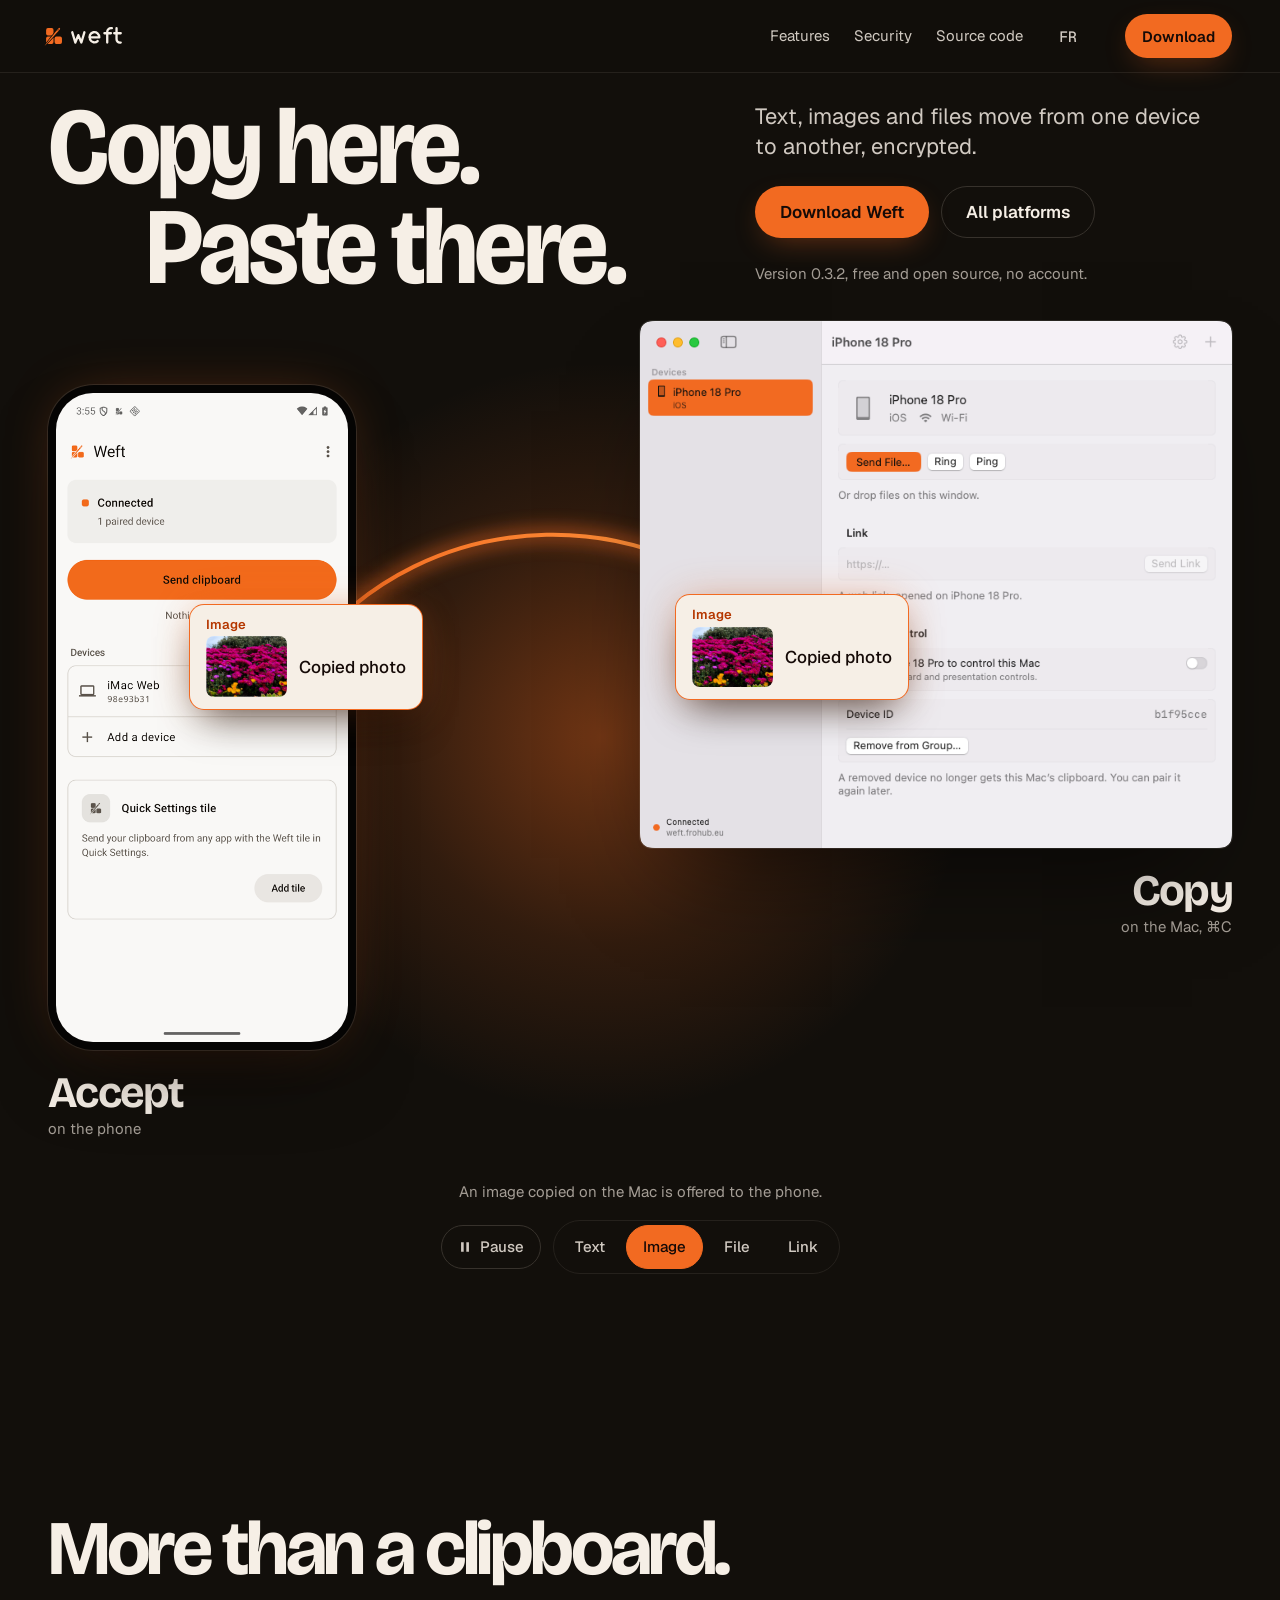
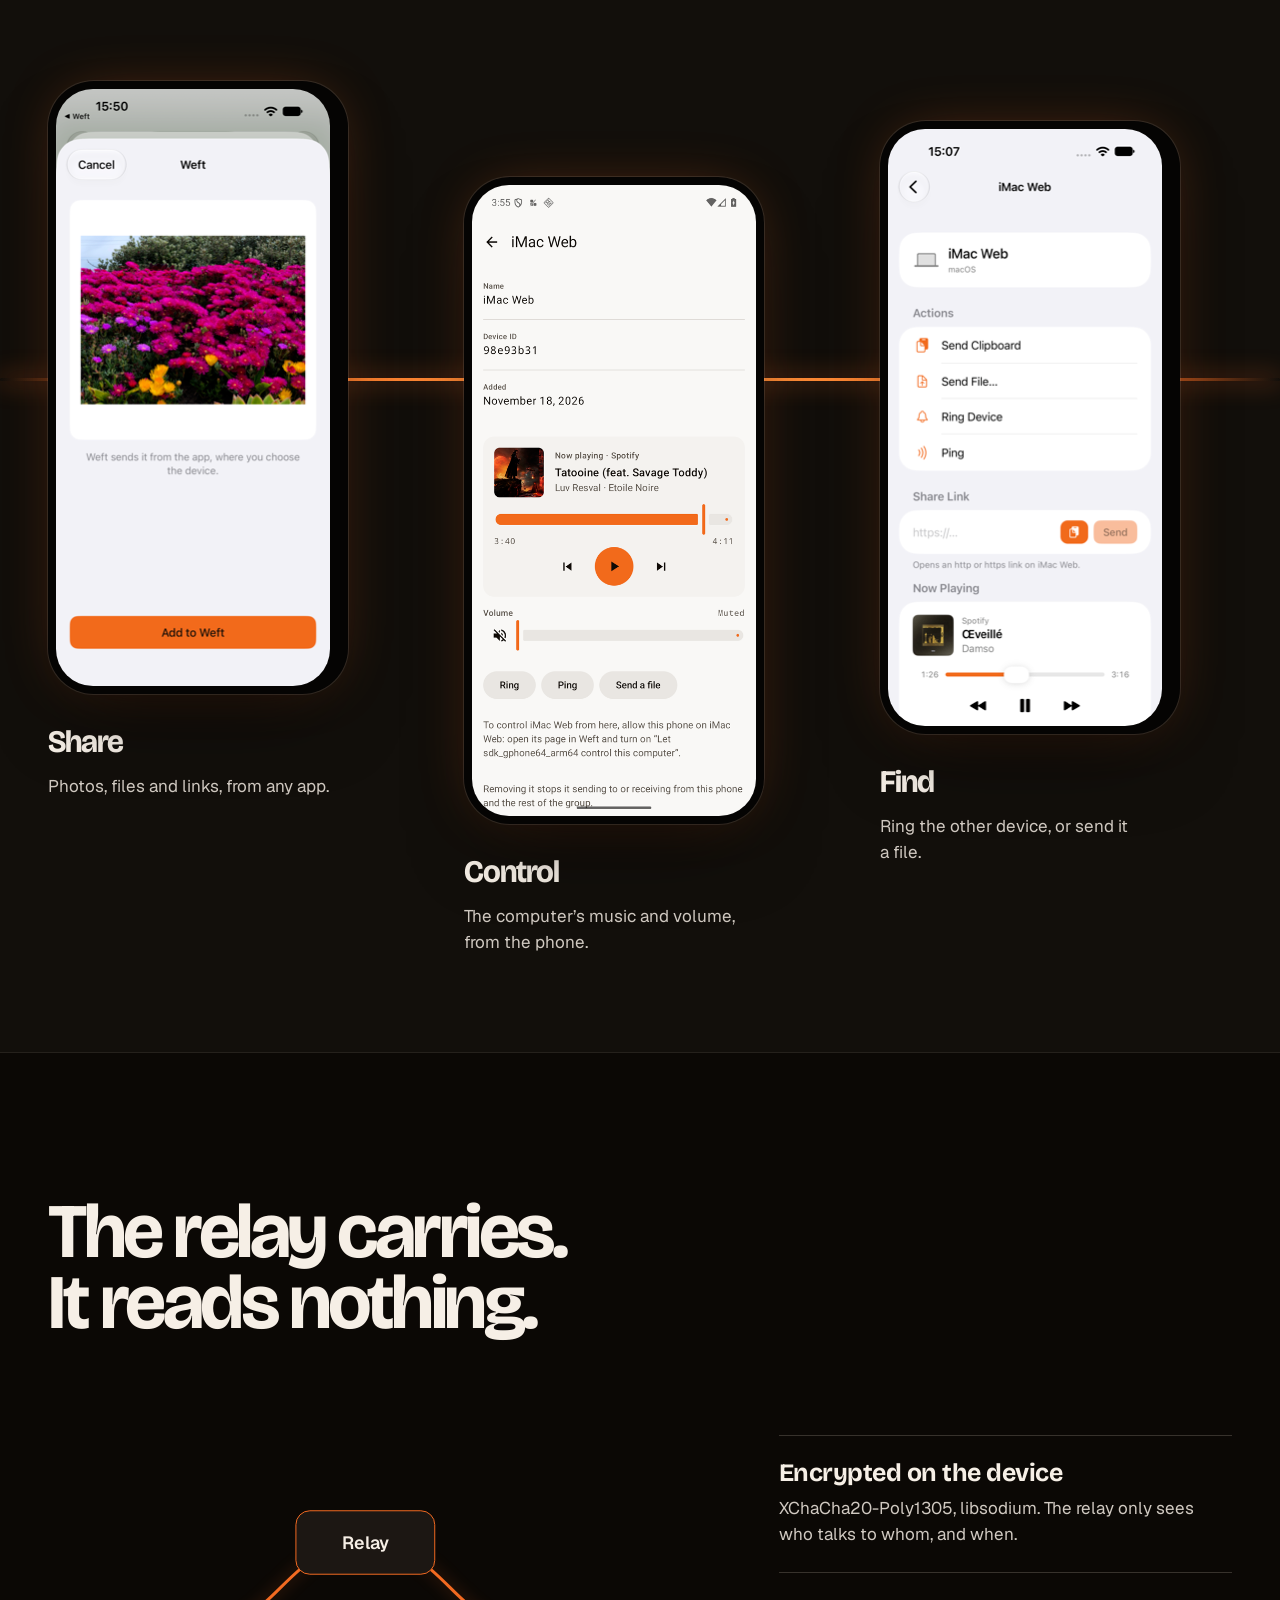
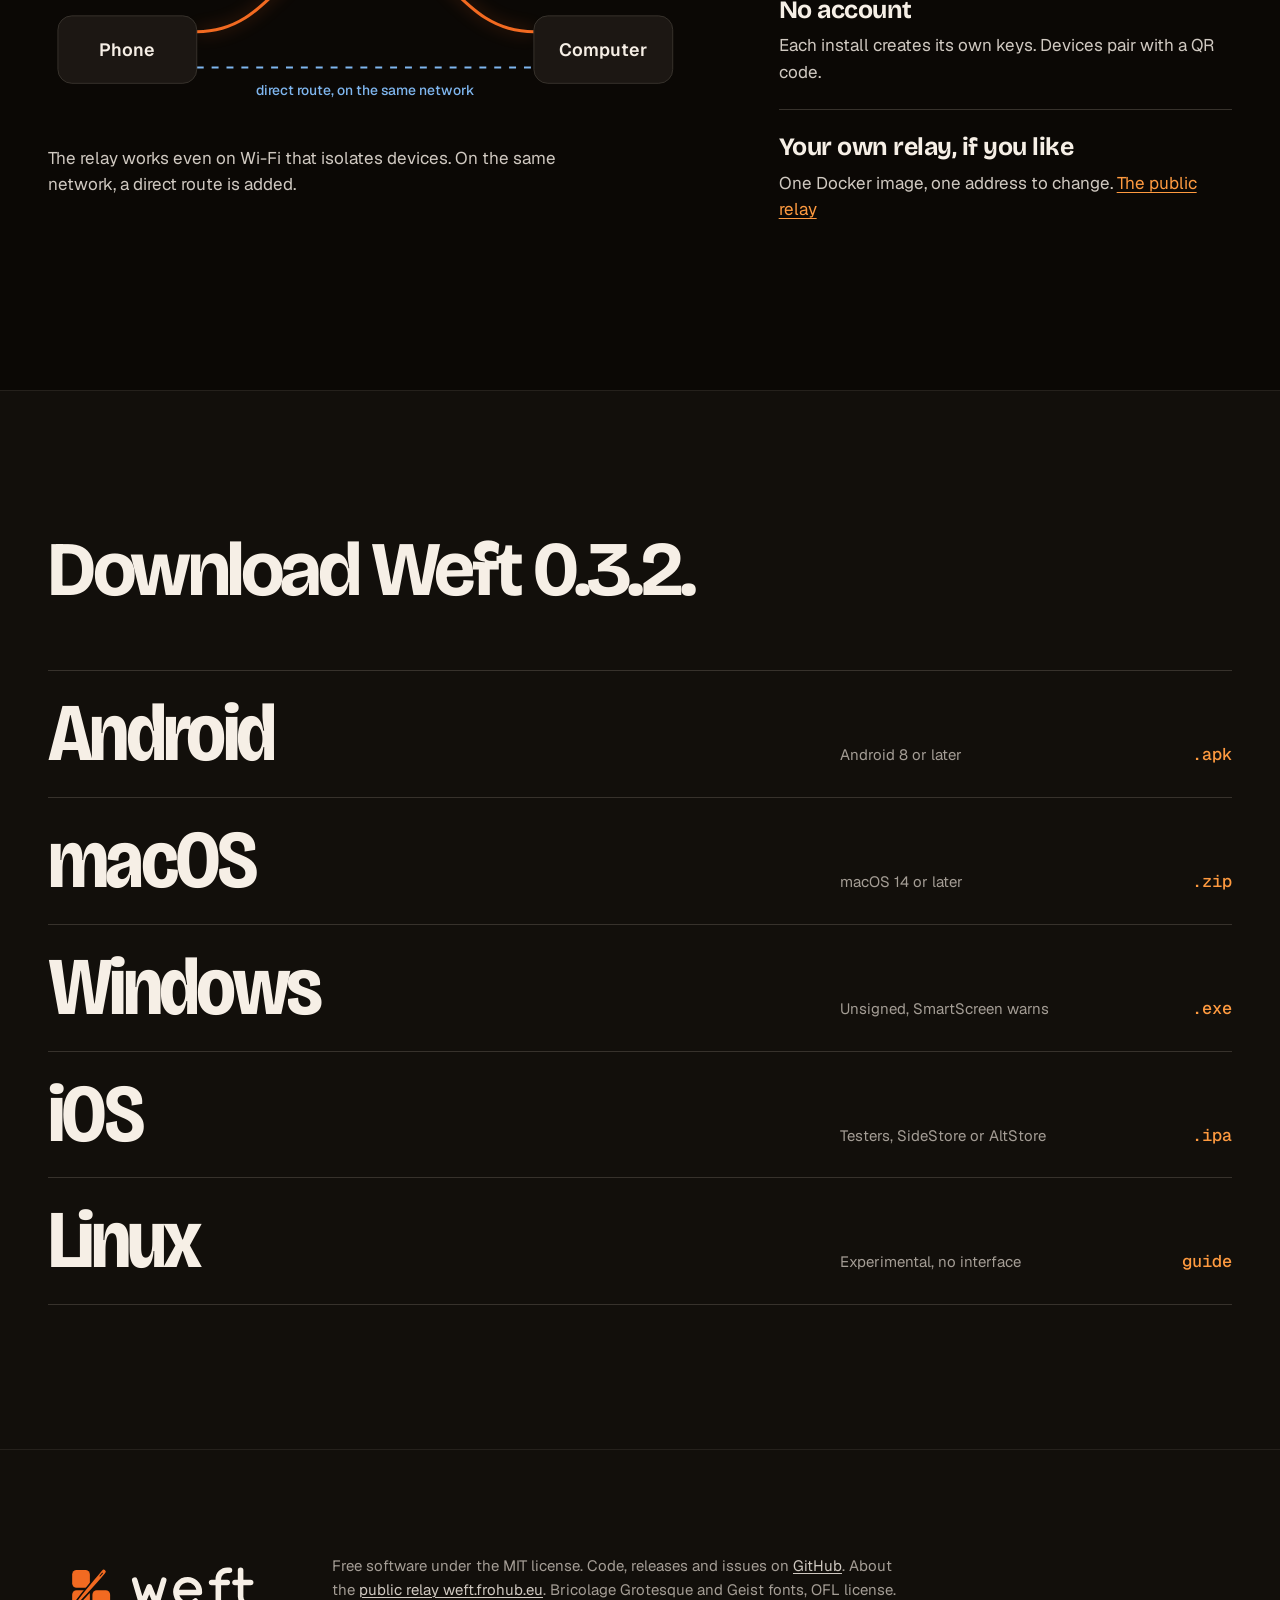
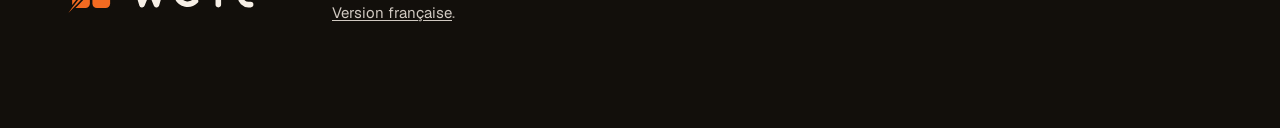
==== site/en/index.html @ 84fe4e2d "Add an English landing page at /en/ The French page stays at the root and both pages link to each ot" ====
<!doctype html>
<html lang="en">
<head>
<meta charset="utf-8">
<meta name="viewport" content="width=device-width, initial-scale=1">
<title>Weft, copy here, paste there</title>
<meta name="description" content="Weft moves your clipboard, images and files from one device to another, end-to-end encrypted. Android, iOS, macOS, Windows and Linux.">
<meta name="theme-color" content="#17130F">
<link rel="alternate" hreflang="fr" href="https://weft.frohub.eu/">
<link rel="alternate" hreflang="en" href="https://weft.frohub.eu/en/">
<link rel="alternate" hreflang="x-default" href="https://weft.frohub.eu/en/">
<link rel="icon" href="../assets/weft-favicon.svg" type="image/svg+xml">
<link rel="preload" href="../assets/fonts/BricolageGrotesque-Variable-latin.woff2" as="font" type="font/woff2" crossorigin>
<link rel="preload" href="../assets/fonts/Geist-Variable.woff2" as="font" type="font/woff2" crossorigin>
<link rel="stylesheet" href="../style.css">
</head>
<body>
<a class="skip" href="#content">Skip to content</a>

<header class="nav">
  <nav class="wrap nav-in" aria-label="Main">
    <a class="nav-brand" href="./" aria-label="Weft, home"><img src="../assets/weft-lockup.svg" width="92" height="36" alt=""></a>
    <ul class="nav-links">
      <li><a href="#features">Features</a></li>
      <li><a href="#relay">Security</a></li>
      <li><a href="https://github.com/fraustiz/weft">Source code</a></li>
    </ul>
    <a class="nav-lang" href="../" hreflang="fr" lang="fr" aria-label="Version française">FR</a>
    <a class="btn btn--primary btn--sm" href="#download">Download</a>
  </nav>
</header>

<main id="content">
  <section class="hero" aria-labelledby="hero-title">
    <div class="wrap hero-top">
      <h1 id="hero-title"><span class="h1-a">Copy here.</span> <span class="h1-b">Paste there.</span></h1>
      <div class="hero-side">
        <p class="lead">Text, images and files move from one device to another, encrypted.</p>
        <div class="actions">
          <a class="btn btn--primary" data-dl="primary" href="https://github.com/fraustiz/weft/releases/latest">Download Weft</a>
          <a class="btn btn--ghost" href="#download">All platforms</a>
        </div>
        <p class="hero-meta">Version <span data-release-version>0.3.2</span>, free and open source, no account.</p>
      </div>
    </div>

    <figure class="stage wrap" id="scene" data-state="rest" data-example="text" aria-labelledby="scene-caption">
      <div class="glow" aria-hidden="true"></div>
      <svg class="thread" aria-hidden="true" focusable="false">
        <defs>
          <linearGradient id="thread-grad" gradientUnits="userSpaceOnUse">
            <stop offset="0" class="stop-a"/><stop offset="1" class="stop-b"/>
          </linearGradient>
          <filter id="thread-blur" x="-20%" y="-50%" width="140%" height="200%"><feGaussianBlur stdDeviation="9"/></filter>
        </defs>
        <path class="thread-halo" filter="url(#thread-blur)"/>
        <path class="thread-base"/>
        <path class="thread-lit"/>
      </svg>

      <div class="device device--phone">
        <div class="bezel">
          <img src="../assets/shots/en/android-home.png" width="540" height="1200" fetchpriority="high" alt="Weft on Android, connected, with the Send clipboard button">
          <span class="press press--phone" aria-hidden="true"></span>
          <span class="flash flash--phone" aria-hidden="true"></span>
          <div class="clip clip--phone"><span class="clip-k">Text</span><span class="clip-body"><span class="clip-t">Meet at the old harbour, 2 pm</span></span></div>
        </div>
        <p class="marker marker--phone"><span class="marker-verb">Copy</span><span class="marker-how">on the phone</span></p>
      </div>

      <div class="device device--mac">
        <div class="window">
          <img src="../assets/shots/en/mac.png" width="720" height="640" fetchpriority="high" alt="Weft on macOS, in the same group as the phone, with Send File and a Link field">
          <span class="press press--mac press--narrow" aria-hidden="true"></span>
          <span class="flash flash--mac" aria-hidden="true"></span>
          <div class="clip clip--mac"><span class="clip-k">Text</span><span class="clip-body"><span class="clip-t">Meet at the old harbour, 2 pm</span></span></div>
        </div>
        <p class="marker marker--mac"><span class="marker-verb">Paste</span><span class="marker-how">on the Mac, <kbd>⌘V</kbd></span></p>
      </div>

      <div class="clip clip--fly" aria-hidden="true"><span class="clip-k">Encrypted</span><span class="clip-body"></span></div>

      <figcaption class="stage-caption" id="scene-caption">
        <span class="visually-hidden">Examples of transfers between an Android phone and a Mac: a text, an image, a file and a link.</span>
        <span class="stage-status" aria-hidden="true">A text copied on the phone, pasted on the Mac.</span>
      </figcaption>
      <div class="stage-controls" hidden>
        <button class="ctl-pause" type="button" aria-pressed="false" aria-controls="scene">
          <svg viewBox="0 0 16 16" width="14" height="14" aria-hidden="true" focusable="false"><path class="i-pause" d="M3.5 2.5h3v11h-3zM9.5 2.5h3v11h-3z"/><path class="i-play" d="M4 2.5v11l9-5.5z"/></svg>
          <span class="ctl-label">Pause</span>
        </button>
        <div class="ctl-examples" role="group" aria-label="Choose an example">
          <button type="button" data-ex="text" aria-pressed="true">Text</button>
          <button type="button" data-ex="image" aria-pressed="false">Image</button>
          <button type="button" data-ex="file" aria-pressed="false">File</button>
          <button type="button" data-ex="link" aria-pressed="false">Link</button>
        </div>
      </div>

      <template id="body-text"><span class="clip-t">Meet at the old harbour, 2 pm</span></template>
      <template id="body-image"><span class="clip-thumb" role="img" aria-label="Photo of flowers"></span><span class="clip-t">Copied photo</span></template>
      <template id="body-file"><svg class="clip-icon" viewBox="0 0 24 24" width="28" height="28" aria-hidden="true" focusable="false"><path d="M6 2.5h8l4.5 4.5v14.5H6z" fill="none" stroke="currentColor" stroke-width="1.6" stroke-linejoin="round"/><path d="M14 2.5V7h4.5M9 12h6M9 15.5h6M9 19h4" fill="none" stroke="currentColor" stroke-width="1.6" stroke-linecap="round"/></svg><span class="clip-t">Kitchen‑quote.pdf<span class="clip-m">1.2 MB</span></span></template>
      <template id="body-link"><svg class="clip-icon" viewBox="0 0 24 24" width="28" height="28" aria-hidden="true" focusable="false"><path d="M10 14a4 4 0 0 0 5.7 0l3.6-3.6a4 4 0 0 0-5.7-5.7L12.5 5.8M14 10a4 4 0 0 0-5.7 0l-3.6 3.6a4 4 0 0 0 5.7 5.7l1.1-1.1" fill="none" stroke="currentColor" stroke-width="1.7" stroke-linecap="round"/></svg><span class="clip-t clip-t--url">github.com/fraustiz/weft</span></template>
    </figure>
  </section>

  <section class="gestures" id="features" aria-labelledby="features-title">
    <div class="wrap">
      <h2 id="features-title">More than a clipboard.</h2>
      <ol class="shots">
        <li class="shot shot--1">
          <div class="bezel bezel--ios"><img src="../assets/shots/en/ios-share.png" width="274" height="597" loading="lazy" alt="iOS share extension: a photo ready, Add to Weft button"></div>
          <h3>Share</h3>
          <p>Photos, files and links, from any app.</p>
        </li>
        <li class="shot shot--2">
          <div class="bezel"><img src="../assets/shots/en/android-device.png" width="540" height="1200" loading="lazy" alt="Android page of a paired Mac: now playing, volume, Ring, Ping"></div>
          <h3>Control</h3>
          <p>The computer’s music and volume, from the phone.</p>
        </li>
        <li class="shot shot--3">
          <div class="bezel bezel--ios"><img src="../assets/shots/en/ios-device.png" width="274" height="597" loading="lazy" alt="iOS page of a paired iMac: Send File, Ring, Ping, Share a link"></div>
          <h3>Find</h3>
          <p>Ring the other device, or send it a file.</p>
        </li>
      </ol>
    </div>
  </section>

  <section class="relay" id="relay" aria-labelledby="relay-title">
    <div class="wrap relay-in">
      <h2 id="relay-title">The relay carries.<br>It reads nothing.</h2>
      <figure class="routes">
        <svg class="routes-svg" viewBox="0 0 640 240" role="img" aria-labelledby="routes-cap">
          <path class="r-wire" d="M150 150 C 230 150, 240 60, 320 60 C 400 60, 410 150, 490 150"/>
          <path class="r-lan" d="M150 186 L490 186"/>
          <g class="r-node"><rect x="10" y="134" width="140" height="68" rx="14"/><text x="80" y="170">Phone</text></g>
          <g class="r-node"><rect x="490" y="134" width="140" height="68" rx="14"/><text x="560" y="170">Computer</text></g>
          <g class="r-node r-node--relay"><rect x="250" y="28" width="140" height="64" rx="14"/><text x="320" y="62">Relay</text></g>
          <text class="r-cap" x="320" y="214">direct route, on the same network</text>
        </svg>
        <figcaption id="routes-cap">The relay works even on Wi-Fi that isolates devices. On the same network, a direct route is added.</figcaption>
      </figure>
      <dl class="facts">
        <div><dt>Encrypted on the device</dt><dd>XChaCha20-Poly1305, libsodium. The relay only sees who talks to whom, and when.</dd></div>
        <div><dt>No account</dt><dd>Each install creates its own keys. Devices pair with a QR code.</dd></div>
        <div><dt>Your own relay, if you like</dt><dd>One Docker image, one address to change. <a href="/relay">The public relay</a></dd></div>
      </dl>
    </div>
  </section>

  <section class="download" id="download" aria-labelledby="dl-title">
    <div class="wrap">
      <h2 id="dl-title">Download Weft <span data-release-version>0.3.2</span>.</h2>
      <ul class="platforms">
        <li><a class="pf" data-dl="android" href="https://github.com/fraustiz/weft/releases/latest"><span class="pf-name">Android</span><span class="pf-note">Android 8 or later</span><span class="pf-file">.apk</span></a></li>
        <li><a class="pf" data-dl="mac" href="https://github.com/fraustiz/weft/releases/latest"><span class="pf-name">macOS</span><span class="pf-note">macOS 14 or later</span><span class="pf-file">.zip</span></a></li>
        <li><a class="pf" data-dl="windows" href="https://github.com/fraustiz/weft/releases/latest"><span class="pf-name">Windows</span><span class="pf-note">Unsigned, SmartScreen warns</span><span class="pf-file">.exe</span></a></li>
        <li><a class="pf" data-dl="ios" href="https://github.com/fraustiz/weft/releases/latest"><span class="pf-name">iOS</span><span class="pf-note">Testers, SideStore or AltStore</span><span class="pf-file">.ipa</span></a></li>
        <li><a class="pf" href="https://github.com/fraustiz/weft/tree/main/linux"><span class="pf-name">Linux</span><span class="pf-note">Experimental, no interface</span><span class="pf-file">guide</span></a></li>
      </ul>
    </div>
  </section>
</main>

<footer class="foot">
  <div class="wrap foot-in">
    <img class="foot-lockup" src="../assets/weft-lockup.svg" width="306" height="120" alt="Weft">
    <p>Free software under the MIT license. Code, releases and issues on <a href="https://github.com/fraustiz/weft">GitHub</a>. About the <a href="/relay">public relay weft.frohub.eu</a>. Bricolage Grotesque and Geist fonts, OFL license. <a href="../" hreflang="fr" lang="fr">Version française</a>.</p>
  </div>
</footer>

<script src="../app.js" defer></script>
</body>
</html>
---- site/style.css ----
/* Hallmark · shape: custom (Le fil tendu) · genre: atmospheric · theme: custom (by request: le fil tendu, Weft brand) · job: try · draw: none (custom)
 * hero: two-tier, giant head over a stage that bleeds below the fold · nav: edge-aligned, one action · footer: lockup and colophon · imagery: the product (real captures, docs/screenshots/fr) · signature: the logo's orange slash become a lit thread between the phone and the Mac, the copy runs along it on request
 * axes: dark/grotesk-display/warm · posture: committed · contrast: pass · fold: pass · fonts: Bricolage Grotesque (display), Geist (body), Geist Mono (file names) · v2.0.0 */
/* Hallmark · pre-emit critique: P5 H5 E4 S5 R4 V5 · weakest: E, the thread is computed from the real device positions in JS; without JS the devices, markers and both clips still tell the story */
/* Hallmark · waive 80 · figure.stage holds two real captures and the thread, a diagram of the real phone-to-Mac path · the stage is the product, not a drawing */
/* Hallmark · waive 81 · div.glow is the bloom behind the lit thread, the atmospheric light of the stage · the captures sit on it, nothing is missing */
/* Hallmark · waive 79 · the hero continues past the fold: the stage with the phone and the Mac starts at y 360 and bleeds below · measured on the head block only */
/* Hallmark · dismissed 29 · orange glow on the bezel, clip, press ring, flash and shots line is the signature light of the thread, warm on warm ink, never violet */
@import url("./tokens.css");
@import url("./base.css");

@font-face { font-family: "Bricolage Grotesque"; src: url("assets/fonts/BricolageGrotesque-Variable-latin.woff2") format("woff2"); font-weight: 200 800; font-stretch: 75% 100%; font-display: swap; }
@font-face { font-family: "Geist"; src: url("assets/fonts/Geist-Variable.woff2") format("woff2"); font-weight: 100 900; font-display: swap; }
@font-face { font-family: "Geist Mono"; src: url("assets/fonts/GeistMono-Variable.woff2") format("woff2"); font-weight: 100 900; font-display: swap; }

:root { --nav-h: 72px; }
body { font-size: var(--text-md); background: var(--color-paper); }
h1, h2, h3 { font-family: var(--font-display); font-weight: var(--display-weight); letter-spacing: var(--tracking-display); line-height: 0.92; overflow-wrap: break-word; min-width: 0; font-variation-settings: "opsz" 96; }
h2 { font-size: var(--text-section); max-width: 16ch; }
h3 { font-size: var(--text-title); letter-spacing: -0.03em; line-height: 1; }
.wrap { width: 100%; max-width: var(--container); margin-inline: auto; padding-inline: var(--gutter); }

.skip { position: absolute; left: var(--space-md); top: var(--space-md); z-index: var(--z-modal); padding: var(--space-xs) var(--space-md); background: var(--color-ink); color: var(--color-paper); transform: translateY(-200%); }
.skip:focus-visible { transform: none; }
a:focus-visible, button:focus-visible { outline: 2px solid var(--color-focus); outline-offset: 3px; }
kbd { font-family: var(--font-outlier); font-size: 0.92em; }

/* Controls */
.btn { display: inline-flex; align-items: center; justify-content: center; gap: var(--space-xs); min-height: 52px; padding: 0 var(--space-lg); border: 1px solid transparent; border-radius: var(--radius-pill); font: 600 var(--text-md)/1 var(--font-body); white-space: nowrap; text-decoration: none; cursor: pointer; transition: background-color var(--dur-short) var(--ease-out), border-color var(--dur-short) var(--ease-out), color var(--dur-short) var(--ease-out), transform var(--dur-micro) var(--ease-out); }
.btn:active { transform: translateY(1px) scale(0.99); }
.btn:focus-visible { transition: none; }
.btn:disabled { opacity: 0.55; cursor: not-allowed; transform: none; }
.btn--primary { background: var(--color-accent); color: var(--color-accent-ink); box-shadow: 0 10px 30px -10px var(--color-glow); }
.btn--primary:hover { background: var(--color-accent-hot); }
.btn--ghost { background: transparent; color: var(--color-ink); border-color: var(--color-rule); }
.btn--ghost:hover { border-color: var(--color-accent); color: var(--color-accent-hot); }
.btn--sm { min-height: 44px; padding: 0 var(--space-md); font-size: var(--text-sm); }


/* Nav */
.nav { position: sticky; top: 0; z-index: var(--z-sticky-nav); background: color-mix(in oklab, var(--color-paper) 88%, transparent); backdrop-filter: saturate(1.2) blur(10px); -webkit-backdrop-filter: saturate(1.2) blur(10px); border-bottom: 1px solid var(--color-rule-2); }
.nav-in { display: flex; align-items: center; gap: var(--space-xl); min-height: var(--nav-h); }
.nav-brand { display: block; margin-left: calc(-1 * var(--space-sm)); }
.nav-brand img { height: 36px; width: auto; }
.nav-links { display: flex; gap: var(--space-lg); margin: 0 0 0 auto; padding: 0; list-style: none; font-size: var(--text-sm); }
.nav-links a { color: var(--color-ink-2); text-decoration: none; white-space: nowrap; }
.nav-links a:hover { color: var(--color-ink); }
.nav-lang { margin-left: calc(-1 * var(--space-sm)); padding: var(--space-2xs) var(--space-xs); border-radius: 6px; font: 500 var(--text-sm)/1 var(--font-outlier); color: var(--color-ink-2); text-decoration: none; }
.nav-lang:hover { color: var(--color-ink); }

/* Hero */
.hero { position: relative; padding-top: var(--space-lg); overflow-x: clip; }
.hero-top { display: grid; grid-template-columns: minmax(0, 7fr) minmax(0, 5fr); gap: var(--space-xl); align-items: end; }
.hero h1 { font-size: var(--text-hero); font-stretch: 92%; letter-spacing: -0.032em; max-width: none; }
.h1-a, .h1-b { display: block; }
.h1-b { padding-left: 0.9em; }
.hero-side { display: grid; gap: var(--space-lg); padding-bottom: var(--space-sm); }
.lead { font-size: var(--text-lead); line-height: 1.4; color: var(--color-ink-2); max-width: 30ch; }
.actions { display: flex; flex-wrap: wrap; gap: var(--space-sm); }
.hero-meta { font-size: var(--text-sm); color: var(--color-muted); }

/* Stage */
.stage { position: relative; margin: 0 auto; display: grid; grid-template-columns: minmax(0, 26fr) minmax(0, 24fr) minmax(0, 50fr); grid-template-areas: "phone . mac" "caption caption caption" "controls controls controls"; align-items: start; padding-top: var(--space-lg); padding-bottom: var(--space-3xl); isolation: isolate; }
.glow { position: absolute; z-index: -1; left: 18%; right: 24%; top: 6%; height: 70%; background: radial-gradient(closest-side, var(--color-glow) 0%, var(--color-glow-soft) 55%, transparent 100%); pointer-events: none; }
.thread { position: absolute; inset: 0; width: 100%; height: 100%; overflow: visible; z-index: 2; pointer-events: none; }
.thread path { fill: none; stroke-linecap: round; }
.thread-halo { stroke: var(--color-accent); stroke-width: 14; opacity: 0.55; }
.thread-base { stroke: var(--color-accent-deep); stroke-width: 2; opacity: 0.7; }
.thread-lit { stroke: url(#thread-grad); stroke-width: 4; }
.stop-a { stop-color: var(--color-accent-hot); }
.stop-b { stop-color: var(--color-accent); }

.device { position: relative; display: grid; gap: var(--space-lg); justify-items: start; }
.device--phone { grid-area: phone; z-index: 3; margin-top: var(--space-2xl); }
.device--mac { grid-area: mac; z-index: 3; justify-items: end; }
.device .clip { z-index: 6; }
.bezel { --pad: var(--space-xs); position: relative; padding: var(--pad); border-radius: 46px; background: var(--color-bezel); box-shadow: 0 0 0 1px var(--color-sheen), 0 40px 80px -30px var(--color-shadow), 0 0 60px -20px var(--color-glow); }
.bezel img { border-radius: 37px; }
.device--phone .bezel { width: min(100%, 320px); }
.window { position: relative; width: min(100%, 680px); border-radius: 12px; box-shadow: 0 0 0 1px var(--color-sheen), 0 50px 100px -40px var(--color-shadow); }
.window img { width: 100%; border-radius: 12px; }
.press { position: absolute; border-radius: var(--radius-pill); box-shadow: 0 0 0 3px var(--color-accent-hot), 0 0 26px 6px var(--color-glow); opacity: 0; pointer-events: none; }
/* Button in android-home.png (540 × 1200): x 22–517, y 309–381; the frame sits 3px outside it. */
.press--phone { --img-w: calc(100% - 2 * var(--pad)); left: calc(var(--pad) + var(--img-w) * 22 / 540 - 3px); width: calc(var(--img-w) * 496 / 540 + 6px); top: calc(var(--pad) + (100% - 2 * var(--pad)) * 309 / 1200 - 3px); height: calc((100% - 2 * var(--pad)) * 73 / 1200 + 6px); }
.press--mac { left: 34.2%; width: 20.8%; top: 24.1%; height: 5.1%; border-radius: 8px; }
/* English capture: "Send File…" is narrower (x 251–341 of 720) */
.stage:not([data-example="link"]) .press--narrow { width: 13.7%; }
.stage[data-example="link"] .press--mac { left: 33.1%; width: 64.6%; top: 42.6%; height: 6.8%; }
.stage[data-example="text"] .press--phone, .stage[data-example="file"] .press--mac, .stage[data-example="link"] .press--mac { opacity: 1; }
.flash { position: absolute; inset: -8px; border-radius: 18px; box-shadow: 0 0 0 3px var(--color-accent-hot), 0 0 60px 10px var(--color-glow); opacity: 0; pointer-events: none; }

.marker { display: grid; gap: var(--space-2xs); }
.device--mac .marker { justify-items: end; text-align: right; }
.marker-verb { font: 700 clamp(2rem, 3.4vw, 3.5rem)/0.9 var(--font-display); letter-spacing: -0.04em; color: var(--color-ink); }
.marker-how { font-size: var(--text-sm); color: var(--color-muted); }

.clip { position: absolute; z-index: 4; width: min(14.5rem, 42vw); display: grid; gap: var(--space-2xs); padding: var(--space-sm) var(--space-md); border-radius: 14px; background: var(--color-ink); color: var(--color-accent-ink); box-shadow: 0 0 0 1px var(--color-accent), 0 20px 40px -12px var(--color-shadow), 0 0 40px -6px var(--color-glow); }
.clip-k { font: 600 var(--text-xs)/1.2 var(--font-body); color: var(--color-accent-deep); }
.flash--phone { border-radius: 54px; }
.clip-body { display: flex; align-items: center; gap: var(--space-sm); min-width: 0; }
.clip-t { font: 500 var(--text-md)/1.3 var(--font-body); min-width: 0; overflow-wrap: break-word; }
.clip-t--url { overflow-wrap: anywhere; }
.clip-m { display: block; font: 400 var(--text-xs)/1.4 var(--font-outlier); color: var(--color-accent-deep); }
.clip-icon { flex: none; color: var(--color-accent-deep); }
.clip-thumb { --s: 0.36; flex: none; width: calc(225px * var(--s)); height: calc(168px * var(--s)); border-radius: 8px; background: url("assets/shots/ios-share.png") no-repeat calc(-24px * var(--s)) calc(-147px * var(--s)) / calc(274px * var(--s)) calc(597px * var(--s)); }
.clip--phone { left: 46%; top: 33%; }
.clip--mac { left: 6%; top: 52%; }
.clip--fly { left: 0; top: 0; opacity: 0; pointer-events: none; z-index: 5; }

.stage-caption { grid-area: caption; justify-self: center; margin-top: var(--space-xl); font-size: var(--text-sm); color: var(--color-muted); text-align: center; }
.stage-controls { grid-area: controls; justify-self: center; display: flex; flex-wrap: wrap; justify-content: center; align-items: center; gap: var(--space-sm); margin-top: var(--space-md); }
.stage-controls button { display: inline-flex; align-items: center; gap: var(--space-xs); min-height: 44px; padding: 0 var(--space-md); border: 1px solid var(--color-rule); border-radius: var(--radius-pill); background: transparent; color: var(--color-ink-2); font: 500 var(--text-sm)/1 var(--font-body); white-space: nowrap; cursor: pointer; transition: border-color var(--dur-short) var(--ease-out), color var(--dur-short) var(--ease-out), background-color var(--dur-short) var(--ease-out); }
.stage-controls button:hover { border-color: var(--color-accent); color: var(--color-ink); }
.stage-controls button:active { transform: translateY(1px); }
@media (prefers-reduced-motion: reduce) { .stage-controls button { transition: none; } .stage-controls button:active { transform: none; } }
.stage-controls button:focus-visible { outline: 2px solid var(--color-focus); outline-offset: 3px; transition: none; }
.ctl-examples { display: flex; gap: var(--space-2xs); padding: var(--space-2xs); border: 1px solid var(--color-rule-2); border-radius: var(--radius-pill); }
.ctl-examples button { border-color: transparent; }
.ctl-examples button[aria-pressed="true"] { background: var(--color-accent); border-color: var(--color-accent); color: var(--color-accent-ink); }
.ctl-pause svg { fill: currentColor; }
.ctl-pause .i-play, .ctl-pause[aria-pressed="true"] .i-pause { display: none; }
.ctl-pause[aria-pressed="true"] .i-play { display: block; }

/* Gestures */
.gestures { padding-block: var(--space-4xl) var(--space-3xl); }
.shots { position: relative; margin: var(--space-3xl) 0 0; padding: 0; list-style: none; display: grid; grid-template-columns: repeat(3, minmax(0, 1fr)); gap: var(--space-2xl); align-items: start; }
.shots::before { content: ""; position: absolute; left: calc(-1 * var(--gutter)); right: calc(-1 * var(--gutter)); top: 34%; height: 3px; border-radius: 3px; background: linear-gradient(90deg, transparent, var(--color-accent) 12%, var(--color-accent-hot) 50%, var(--color-accent) 88%, transparent); box-shadow: 0 0 24px 2px var(--color-glow); z-index: 0; }
.shot { position: relative; z-index: 1; display: grid; gap: var(--space-md); justify-items: start; }
.shot .bezel { width: min(100%, 300px); margin-bottom: var(--space-md); }
.shot--2 { margin-top: var(--space-3xl); }
.shot--3 { margin-top: var(--space-xl); }
.shot p { color: var(--color-ink-2); max-width: 26ch; }

/* Relay */
.relay { background: var(--color-paper-3); border-block: 1px solid var(--color-rule-2); padding-block: var(--space-4xl); }
.relay-in { display: grid; grid-template-columns: minmax(0, 7fr) minmax(0, 5fr); gap: var(--space-3xl); align-items: center; }
.relay h2 { grid-column: 1 / -1; max-width: 14ch; }
.routes { margin: 0; display: grid; gap: var(--space-lg); }
.routes-svg { width: 100%; height: auto; overflow: visible; }
.r-wire { fill: none; stroke: var(--color-accent); stroke-width: 3; filter: drop-shadow(0 0 8px var(--color-glow)); }
.r-lan { fill: none; stroke: var(--color-cool); stroke-width: 2; stroke-dasharray: 7 8; }
.r-node rect { fill: var(--color-paper-2); stroke: var(--color-rule); }
.r-node--relay rect { stroke: var(--color-accent); }
.r-node text { fill: var(--color-ink); font: 600 18px var(--font-body); text-anchor: middle; dominant-baseline: middle; }
.r-cap { fill: var(--color-cool); font: 500 14px var(--font-body); text-anchor: middle; }
.routes figcaption { color: var(--color-ink-2); max-width: 48ch; }
.facts { margin: 0; display: grid; }
.facts div { display: grid; gap: var(--space-xs); padding-block: var(--space-lg); border-top: 1px solid var(--color-rule); }
.facts dt { font: 700 var(--text-xl)/1.1 var(--font-display); letter-spacing: -0.02em; }
.facts dd { margin: 0; color: var(--color-ink-2); max-width: 40ch; }
.facts a { color: var(--color-accent-hot); }

/* Download */
.download { padding-block: var(--space-4xl); }
.platforms { margin: var(--space-2xl) 0 0; padding: 0; list-style: none; border-bottom: 1px solid var(--color-rule); }
.pf { position: relative; display: grid; grid-template-columns: minmax(0, 1fr) minmax(0, 18rem) 5rem; align-items: baseline; gap: var(--space-lg); padding-block: var(--space-lg); border-top: 1px solid var(--color-rule); color: var(--color-ink); text-decoration: none; }
.pf::after { content: ""; position: absolute; left: 0; right: 0; bottom: -1px; height: 2px; background: var(--color-accent); transform: scaleX(0); transform-origin: left center; transition: transform var(--dur-long) var(--ease-out); }
.pf:hover::after, .pf:focus-visible::after { transform: scaleX(1); }
.pf:hover .pf-name, .pf:focus-visible .pf-name { color: var(--color-accent-hot); }
.pf-name { font: 700 clamp(2.5rem, 6.4vw, 6.5rem)/0.95 var(--font-display); letter-spacing: -0.045em; font-stretch: 88%; transition: color var(--dur-short) var(--ease-out); }
.pf-note { color: var(--color-muted); font-size: var(--text-sm); }
.pf-file { justify-self: end; font: 500 var(--text-md) var(--font-outlier); color: var(--color-accent-hot); }

/* Footer */
.foot { border-top: 1px solid var(--color-rule-2); padding-block: var(--space-3xl); }
.foot-in { display: grid; grid-template-columns: auto minmax(0, 1fr); gap: var(--space-2xl); align-items: center; }
.foot-lockup { width: 220px; height: auto; }
.foot p { color: var(--color-muted); font-size: var(--text-sm); max-width: 62ch; }
.foot a { color: var(--color-ink-2); }

/* Narrower */
@media (max-width: 72rem) {
  .nav-links { display: none; }
  .nav-lang { margin-left: auto; }
  .nav-in { justify-content: space-between; }
}
@media (max-width: 60rem) {
  :root { --gutter: 24px; }
  .hero-top { grid-template-columns: minmax(0, 1fr); gap: var(--space-lg); }
  .relay-in { grid-template-columns: minmax(0, 1fr); gap: var(--space-2xl); }
  .shots { grid-template-columns: repeat(3, minmax(0, 1fr)); gap: var(--space-lg); }
  .pf { grid-template-columns: minmax(0, 1fr) auto; }
  .pf-note { grid-column: 1; grid-row: 2; }
  .pf-file { grid-row: 1; grid-column: 2; }
}
@media (max-width: 40rem) {
  :root { --gutter: 16px; --nav-h: 60px; }
  .h1-b { padding-left: 0.5em; }
  .actions { display: grid; grid-template-columns: minmax(0, 1fr); }
  .actions .btn { width: 100%; }
  .stage { grid-template-columns: minmax(0, 46fr) minmax(0, 54fr); grid-template-areas: "mac mac" "phone ." "caption caption" "controls controls"; padding-top: var(--space-lg); padding-bottom: var(--space-2xl); }
  .device--mac { justify-items: stretch; }
  .device--mac .marker { justify-self: end; }
  .device--phone { margin-top: var(--space-sm); }
  .glow { left: 0; right: 0; top: 20%; }
  .bezel { --pad: var(--space-2xs); border-radius: 26px; }
  .bezel img { border-radius: 21px; }
  .clip { width: 10.5rem; padding: var(--space-xs) var(--space-sm); }
  .clip-t { font-size: var(--text-xs); }
  .clip--phone { left: calc(100% + 16px); top: 40%; width: 9.75rem; }
  .clip--mac { left: 6%; top: 52%; width: 9.75rem; }
  .clip-thumb { --s: 0.26; }
  .clip-icon { width: 22px; height: 22px; }
  .ctl-examples button { padding: 0 var(--space-sm); }
  .marker-verb { font-size: 1.75rem; }
  .shots { grid-template-columns: minmax(0, 1fr); gap: var(--space-2xl); }
  .shots::before { display: none; }
  .shot--2, .shot--3 { margin-top: 0; }
  .shot .bezel { width: min(72%, 280px); }
  .foot-in { grid-template-columns: minmax(0, 1fr); }
}

@media (prefers-reduced-motion: reduce) {
  .btn, .pf::after, .pf-name { transition: none; }
  .btn:active { transform: none; }
}
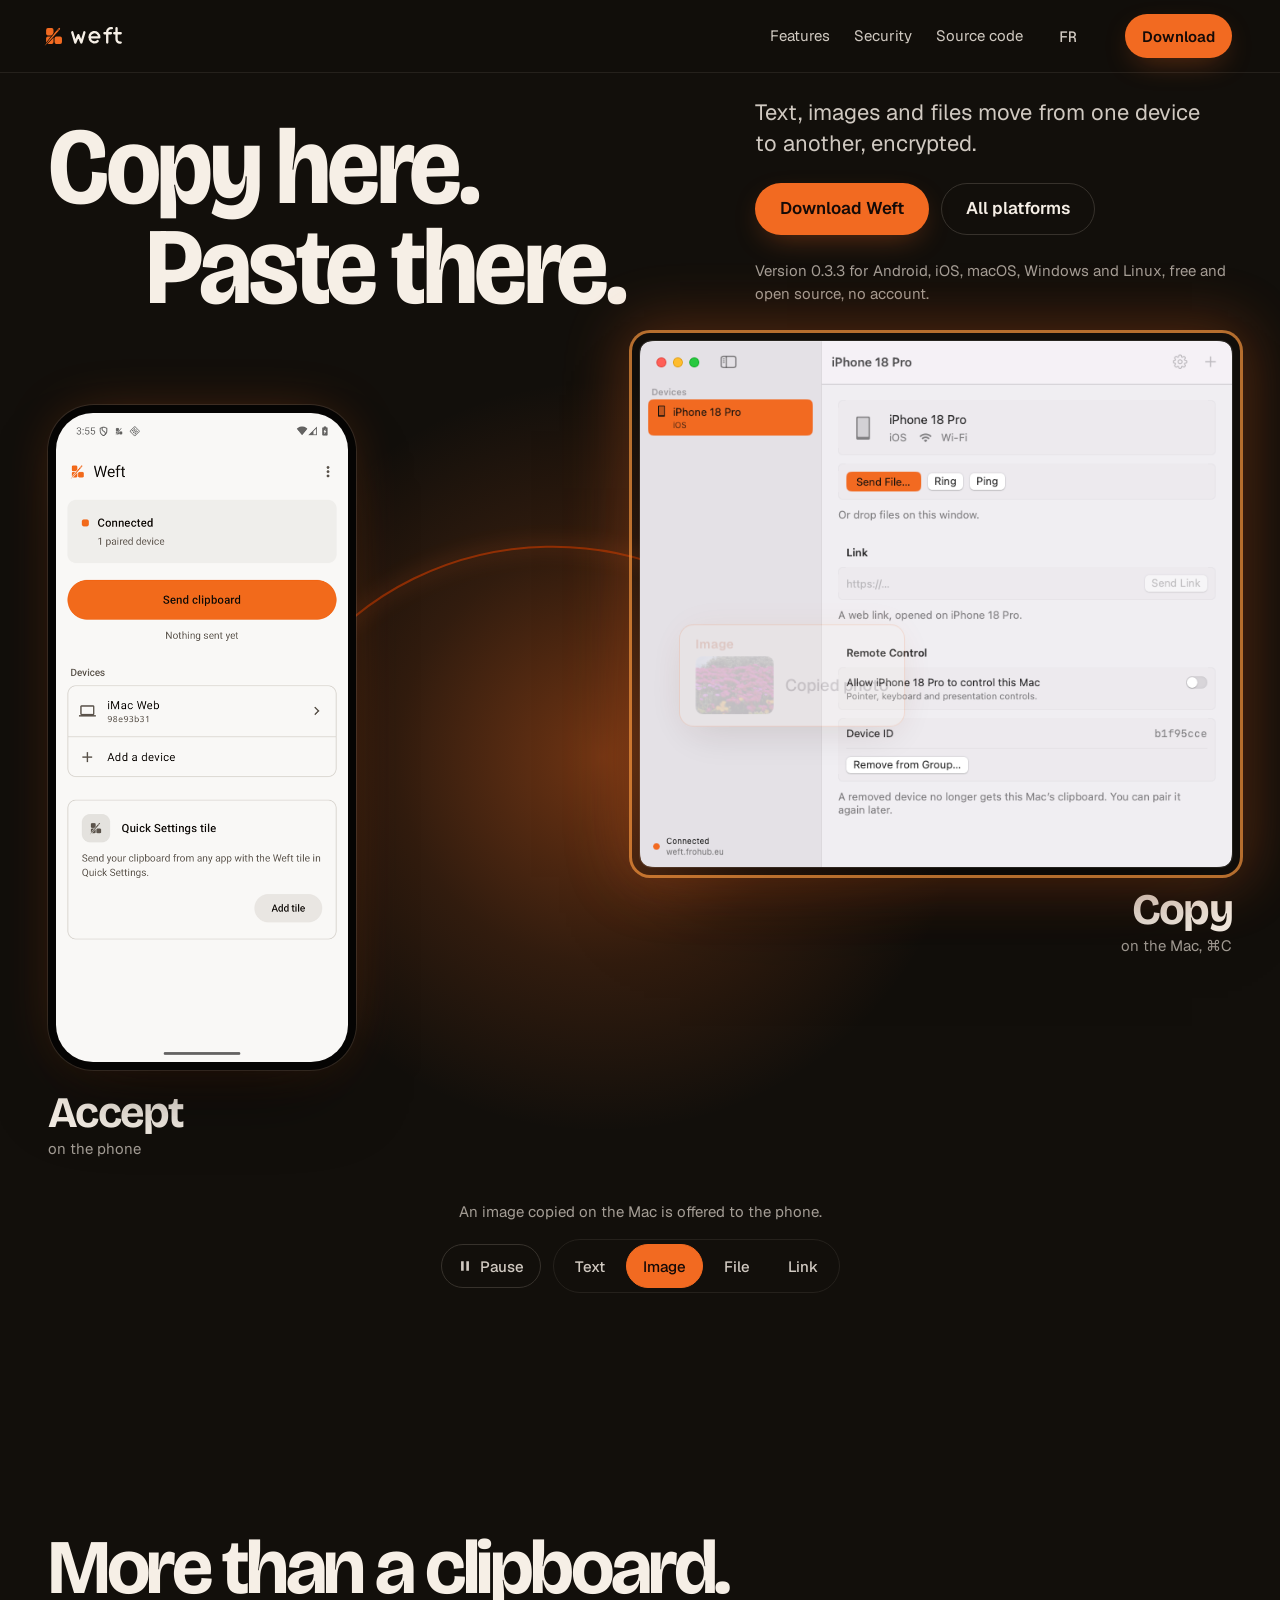
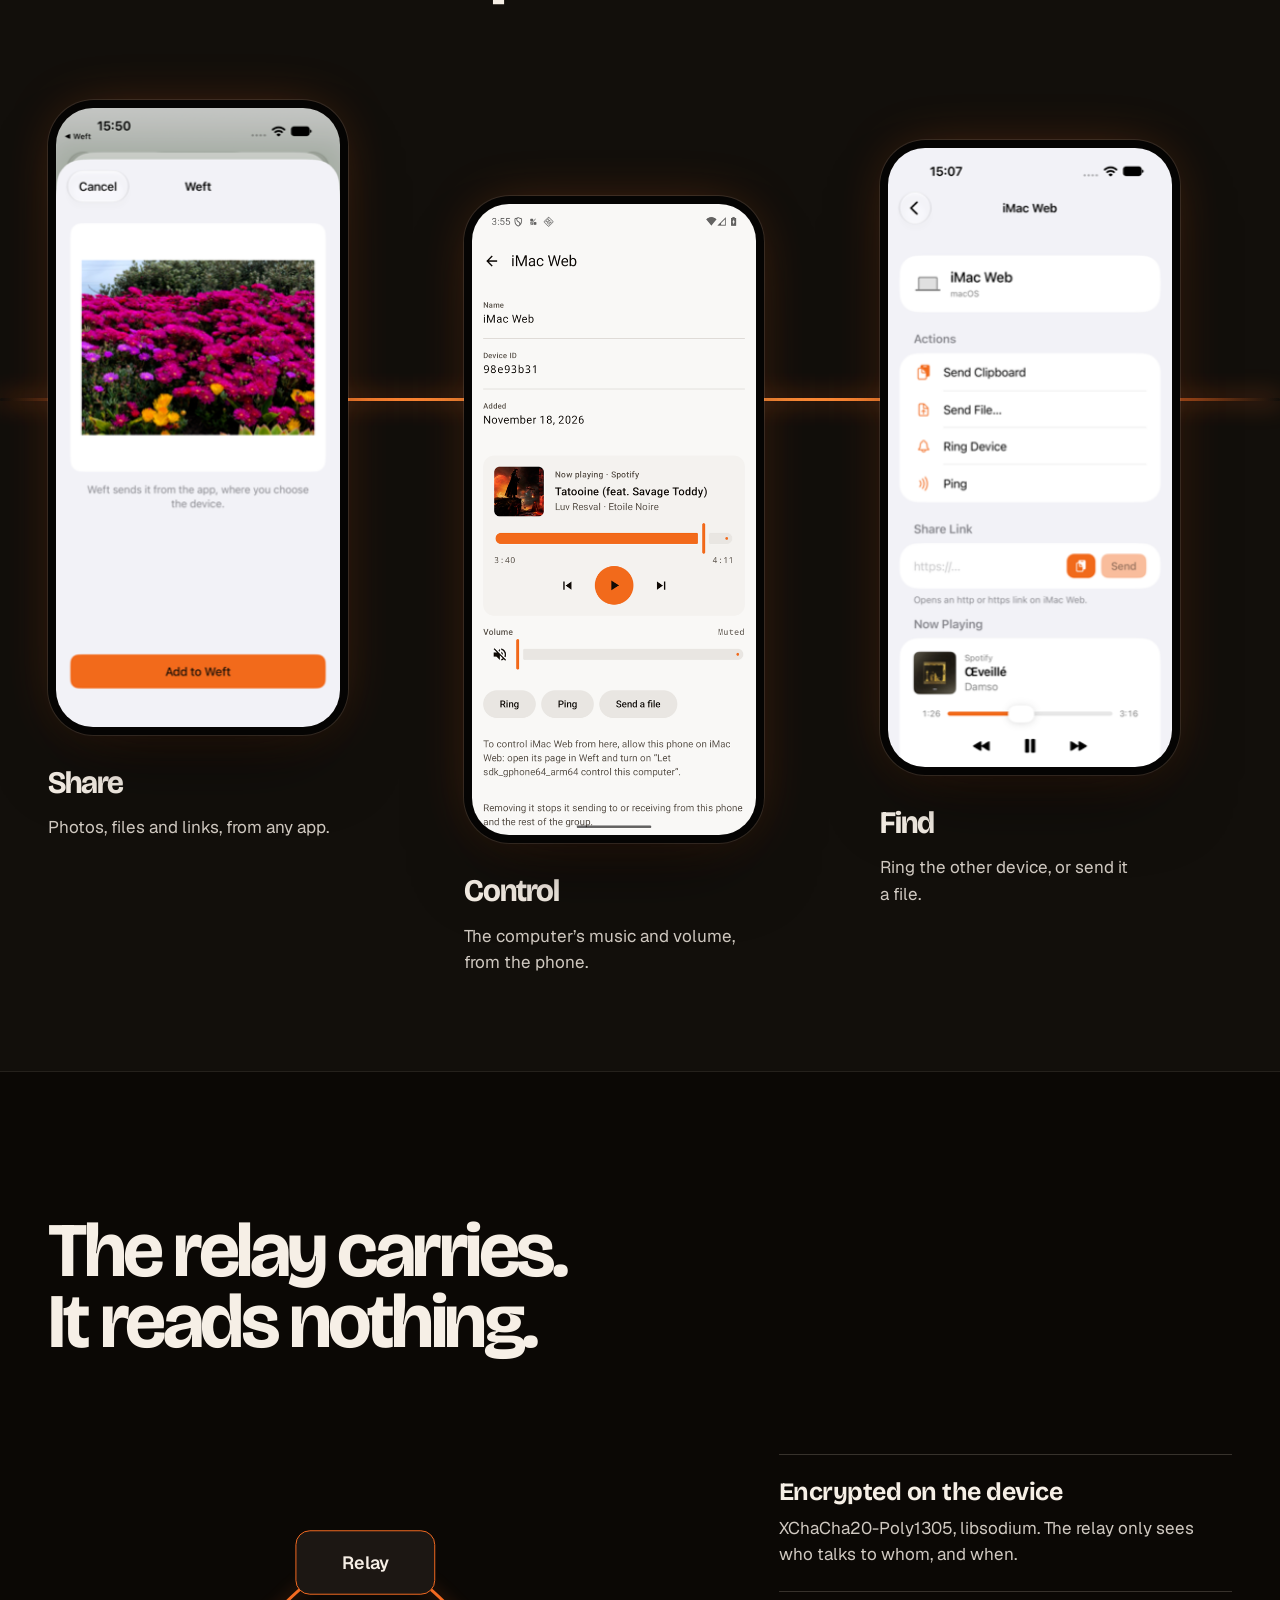
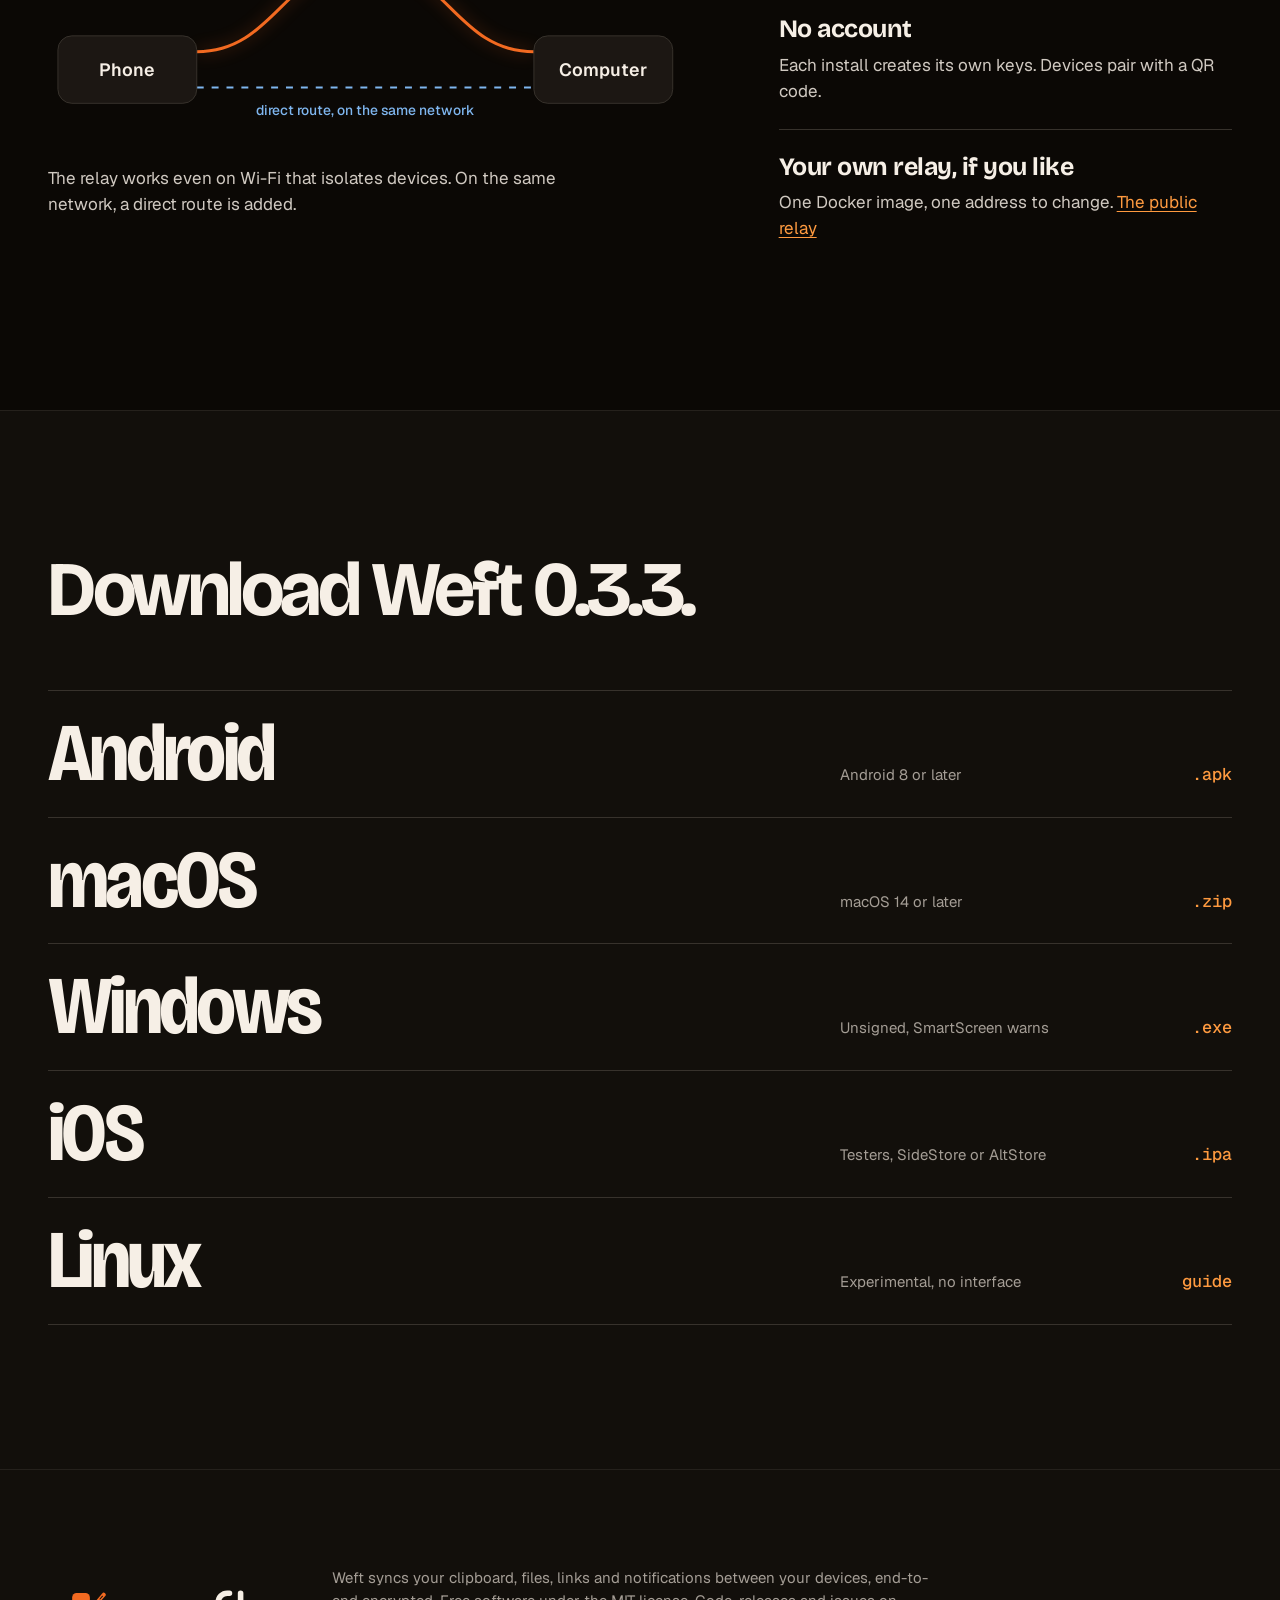
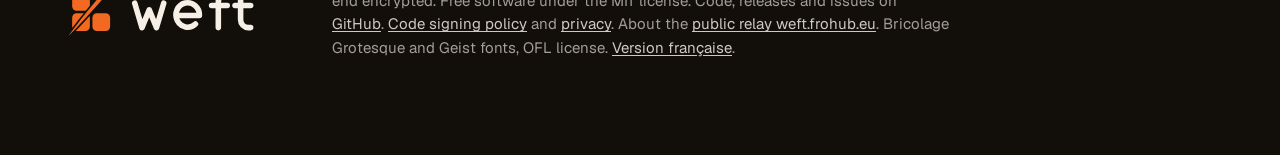
==== commit 6301724c: "Improve the landing page's search and sharing metadata Give both pages an accurate title, descriptio" ====
--- a/site/en/index.html
+++ b/site/en/index.html
@@ -3,16 +3,99 @@
 <head>
 <meta charset="utf-8">
 <meta name="viewport" content="width=device-width, initial-scale=1">
-<title>Weft, copy here, paste there</title>
-<meta name="description" content="Weft moves your clipboard, images and files from one device to another, end-to-end encrypted. Android, iOS, macOS, Windows and Linux.">
+<title>Weft, encrypted clipboard and file sync across your devices</title>
+<meta name="description" content="Weft moves your clipboard, images, files and links between Android, iOS, macOS, Windows and Linux, end-to-end encrypted. Open source, no account needed.">
 <meta name="theme-color" content="#17130F">
+<link rel="canonical" href="https://weft.frohub.eu/en/">
 <link rel="alternate" hreflang="fr" href="https://weft.frohub.eu/">
 <link rel="alternate" hreflang="en" href="https://weft.frohub.eu/en/">
 <link rel="alternate" hreflang="x-default" href="https://weft.frohub.eu/en/">
+<meta property="og:type" content="website">
+<meta property="og:site_name" content="Weft">
+<meta property="og:title" content="Weft, copy here, paste there">
+<meta property="og:description" content="Your clipboard, images, files and links move from one device to another, end-to-end encrypted. Open source, no account.">
+<meta property="og:url" content="https://weft.frohub.eu/en/">
+<meta property="og:locale" content="en_US">
+<meta property="og:locale:alternate" content="fr_FR">
+<meta property="og:image" content="https://weft.frohub.eu/assets/og/weft-en.png">
+<meta property="og:image:type" content="image/png">
+<meta property="og:image:width" content="1200">
+<meta property="og:image:height" content="630">
+<meta property="og:image:alt" content="Weft on an Android phone and on a Mac, with the headline Copy here. Paste there.">
+<meta name="twitter:card" content="summary_large_image">
+<meta name="twitter:title" content="Weft, copy here, paste there">
+<meta name="twitter:description" content="Your clipboard, images, files and links move from one device to another, end-to-end encrypted. Open source, no account.">
+<meta name="twitter:image" content="https://weft.frohub.eu/assets/og/weft-en.png">
+<meta name="twitter:image:alt" content="Weft on an Android phone and on a Mac, with the headline Copy here. Paste there.">
 <link rel="icon" href="../assets/weft-favicon.svg" type="image/svg+xml">
 <link rel="preload" href="../assets/fonts/BricolageGrotesque-Variable-latin.woff2" as="font" type="font/woff2" crossorigin>
 <link rel="preload" href="../assets/fonts/Geist-Variable.woff2" as="font" type="font/woff2" crossorigin>
 <link rel="stylesheet" href="../style.css">
+<script type="application/ld+json">
+{
+ "@context": "https://schema.org",
+ "@graph": [
+  {
+   "@type": "WebSite",
+   "@id": "https://weft.frohub.eu/#website",
+   "name": "Weft",
+   "url": "https://weft.frohub.eu/",
+   "inLanguage": [
+    "fr",
+    "en"
+   ]
+  },
+  {
+   "@type": "WebPage",
+   "@id": "https://weft.frohub.eu/en/#page",
+   "url": "https://weft.frohub.eu/en/",
+   "inLanguage": "en",
+   "isPartOf": {
+    "@id": "https://weft.frohub.eu/#website"
+   },
+   "about": {
+    "@id": "https://weft.frohub.eu/en/#app"
+   }
+  },
+  {
+   "@type": "SoftwareApplication",
+   "@id": "https://weft.frohub.eu/en/#app",
+   "name": "Weft",
+   "url": "https://weft.frohub.eu/en/",
+   "description": "Weft moves your clipboard, images, files, links and notifications between Android, iOS, macOS, Windows and Linux. Everything is end-to-end encrypted on the device and travels through a relay that reads nothing, with a direct route on the same local network. Free software under the MIT license, no account.",
+   "applicationCategory": "UtilitiesApplication",
+   "operatingSystem": "Android 8+, iOS, macOS 14+, Windows, Linux",
+   "offers": {
+    "@type": "Offer",
+    "price": "0",
+    "priceCurrency": "EUR"
+   },
+   "isAccessibleForFree": true,
+   "license": "https://opensource.org/licenses/MIT",
+   "downloadUrl": "https://github.com/fraustiz/weft/releases/latest",
+   "screenshot": [
+    "https://weft.frohub.eu/assets/shots/en/android-home.png",
+    "https://weft.frohub.eu/assets/shots/en/mac.png",
+    "https://weft.frohub.eu/assets/shots/en/ios-share.png"
+   ],
+   "image": "https://weft.frohub.eu/assets/og/weft-en.png",
+   "sameAs": [
+    "https://github.com/fraustiz/weft"
+   ]
+  },
+  {
+   "@type": "SoftwareSourceCode",
+   "@id": "https://weft.frohub.eu/en/#source",
+   "name": "Weft",
+   "codeRepository": "https://github.com/fraustiz/weft",
+   "license": "https://opensource.org/licenses/MIT",
+   "targetProduct": {
+    "@id": "https://weft.frohub.eu/en/#app"
+   }
+  }
+ ]
+}
+</script>
 </head>
 <body>
 <a class="skip" href="#content">Skip to content</a>
@@ -40,7 +123,7 @@
           <a class="btn btn--primary" data-dl="primary" href="https://github.com/fraustiz/weft/releases/latest">Download Weft</a>
           <a class="btn btn--ghost" href="#download">All platforms</a>
         </div>
-        <p class="hero-meta">Version <span data-release-version>0.3.2</span>, free and open source, no account.</p>
+        <p class="hero-meta">Version <span data-release-version>0.3.3</span> for Android, iOS, macOS, Windows and Linux, free and open source, no account.</p>
       </div>
     </div>
 
@@ -109,17 +192,17 @@
       <h2 id="features-title">More than a clipboard.</h2>
       <ol class="shots">
         <li class="shot shot--1">
-          <div class="bezel bezel--ios"><img src="../assets/shots/en/ios-share.png" width="274" height="597" loading="lazy" alt="iOS share extension: a photo ready, Add to Weft button"></div>
+          <div class="bezel bezel--ios"><img src="../assets/shots/en/ios-share.png" width="274" height="597" loading="lazy" decoding="async" alt="iOS share extension: a photo ready, Add to Weft button"></div>
           <h3>Share</h3>
           <p>Photos, files and links, from any app.</p>
         </li>
         <li class="shot shot--2">
-          <div class="bezel"><img src="../assets/shots/en/android-device.png" width="540" height="1200" loading="lazy" alt="Android page of a paired Mac: now playing, volume, Ring, Ping"></div>
+          <div class="bezel"><img src="../assets/shots/en/android-device.png" width="540" height="1200" loading="lazy" decoding="async" alt="Android page of a paired Mac: now playing, volume, Ring, Ping"></div>
           <h3>Control</h3>
           <p>The computer’s music and volume, from the phone.</p>
         </li>
         <li class="shot shot--3">
-          <div class="bezel bezel--ios"><img src="../assets/shots/en/ios-device.png" width="274" height="597" loading="lazy" alt="iOS page of a paired iMac: Send File, Ring, Ping, Share a link"></div>
+          <div class="bezel bezel--ios"><img src="../assets/shots/en/ios-device.png" width="274" height="597" loading="lazy" decoding="async" alt="iOS page of a paired iMac: Send File, Ring, Ping, Share a link"></div>
           <h3>Find</h3>
           <p>Ring the other device, or send it a file.</p>
         </li>
@@ -151,7 +234,7 @@
 
   <section class="download" id="download" aria-labelledby="dl-title">
     <div class="wrap">
-      <h2 id="dl-title">Download Weft <span data-release-version>0.3.2</span>.</h2>
+      <h2 id="dl-title">Download Weft <span data-release-version>0.3.3</span>.</h2>
       <ul class="platforms">
         <li><a class="pf" data-dl="android" href="https://github.com/fraustiz/weft/releases/latest"><span class="pf-name">Android</span><span class="pf-note">Android 8 or later</span><span class="pf-file">.apk</span></a></li>
         <li><a class="pf" data-dl="mac" href="https://github.com/fraustiz/weft/releases/latest"><span class="pf-name">macOS</span><span class="pf-note">macOS 14 or later</span><span class="pf-file">.zip</span></a></li>
@@ -165,8 +248,8 @@
 
 <footer class="foot">
   <div class="wrap foot-in">
-    <img class="foot-lockup" src="../assets/weft-lockup.svg" width="306" height="120" alt="Weft">
-    <p>Free software under the MIT license. Code, releases and issues on <a href="https://github.com/fraustiz/weft">GitHub</a>. About the <a href="/relay">public relay weft.frohub.eu</a>. Bricolage Grotesque and Geist fonts, OFL license. <a href="../" hreflang="fr" lang="fr">Version française</a>.</p>
+    <img class="foot-lockup" src="../assets/weft-lockup.svg" width="306" height="120" loading="lazy" decoding="async" alt="Weft">
+    <p>Weft syncs your clipboard, files, links and notifications between your devices, end-to-end encrypted. Free software under the MIT license. Code, releases and issues on <a href="https://github.com/fraustiz/weft">GitHub</a>. <a href="https://github.com/fraustiz/weft/blob/main/CODE_SIGNING_POLICY.md">Code signing policy</a> and <a href="https://github.com/fraustiz/weft/blob/main/CODE_SIGNING_POLICY.md#privacy">privacy</a>. About the <a href="/relay">public relay weft.frohub.eu</a>. Bricolage Grotesque and Geist fonts, OFL license. <a href="../" hreflang="fr" lang="fr">Version française</a>.</p>
   </div>
 </footer>
 
--- a/site/style.css
+++ b/site/style.css
@@ -75,7 +75,7 @@
 .device--mac { grid-area: mac; z-index: 3; justify-items: end; }
 .device .clip { z-index: 6; }
 .bezel { --pad: var(--space-xs); position: relative; padding: var(--pad); border-radius: 46px; background: var(--color-bezel); box-shadow: 0 0 0 1px var(--color-sheen), 0 40px 80px -30px var(--color-shadow), 0 0 60px -20px var(--color-glow); }
-.bezel img { border-radius: 37px; }
+.bezel img { width: 100%; border-radius: 37px; }
 .device--phone .bezel { width: min(100%, 320px); }
 .window { position: relative; width: min(100%, 680px); border-radius: 12px; box-shadow: 0 0 0 1px var(--color-sheen), 0 50px 100px -40px var(--color-shadow); }
 .window img { width: 100%; border-radius: 12px; }
@@ -188,25 +188,39 @@
   .h1-b { padding-left: 0.5em; }
   .actions { display: grid; grid-template-columns: minmax(0, 1fr); }
   .actions .btn { width: 100%; }
-  .stage { grid-template-columns: minmax(0, 46fr) minmax(0, 54fr); grid-template-areas: "mac mac" "phone ." "caption caption" "controls controls"; padding-top: var(--space-lg); padding-bottom: var(--space-2xl); }
+  /* Phone: both devices on one row so the whole transfer fits on one screen */
+  .stage { grid-template-columns: minmax(0, 35fr) minmax(0, 65fr); grid-template-areas: "phone mac" "caption caption" "controls controls"; column-gap: var(--space-sm); align-items: end; padding-top: var(--space-xl); padding-bottom: var(--space-2xl); }
+  .device { gap: var(--space-sm); }
+  .device--phone { margin-top: 0; z-index: 4; }
   .device--mac { justify-items: stretch; }
   .device--mac .marker { justify-self: end; }
-  .device--phone { margin-top: var(--space-sm); }
-  .glow { left: 0; right: 0; top: 20%; }
-  .bezel { --pad: var(--space-2xs); border-radius: 26px; }
-  .bezel img { border-radius: 21px; }
-  .clip { width: 10.5rem; padding: var(--space-xs) var(--space-sm); }
-  .clip-t { font-size: var(--text-xs); }
-  .clip--phone { left: calc(100% + 16px); top: 40%; width: 9.75rem; }
-  .clip--mac { left: 6%; top: 52%; width: 9.75rem; }
-  .clip-thumb { --s: 0.26; }
-  .clip-icon { width: 22px; height: 22px; }
+  .glow { left: 0; right: 0; top: 10%; height: 60%; }
+  .bezel { --pad: 4px; border-radius: 20px; }
+  .bezel img { border-radius: 16px; }
+  .flash--phone { border-radius: 26px; }
+  .clip { padding: var(--space-2xs) var(--space-xs); border-radius: 10px; gap: 2px; }
+  .clip-k { font-size: 0.6875rem; }
+  .clip-t { font-size: 0.75rem; line-height: 1.25; }
+  .clip-m { font-size: 0.6875rem; }
+  .clip--phone { left: 4%; top: 50%; width: 10rem; }
+  .clip--mac { left: 26%; top: 46%; width: 10rem; }
+  .clip-thumb { --s: 0.2; }
+  .clip-body { gap: var(--space-xs); }
+  .clip-icon { width: 18px; height: 18px; }
+  .marker-verb { font-size: 1.5rem; }
+  .marker-how { font-size: var(--text-xs); line-height: 1.35; min-height: 2.7em; }
+  .stage-caption { min-height: 3em; line-height: 1.5; }
   .ctl-examples button { padding: 0 var(--space-sm); }
-  .marker-verb { font-size: 1.75rem; }
   .shots { grid-template-columns: minmax(0, 1fr); gap: var(--space-2xl); }
   .shots::before { display: none; }
   .shot--2, .shot--3 { margin-top: 0; }
-  .shot .bezel { width: min(72%, 280px); }
+  /* Phone: each capture beside its title and text, alternating sides */
+  .shot { grid-template-columns: minmax(0, 46fr) minmax(0, 54fr); grid-template-areas: "img title" "img text"; column-gap: var(--space-lg); row-gap: var(--space-xs); align-content: center; align-items: center; justify-items: stretch; }
+  .shot .bezel { grid-area: img; width: 100%; margin-bottom: 0; }
+  .shot h3 { grid-area: title; align-self: end; }
+  .shot p { grid-area: text; align-self: start; }
+  .shot--2 { grid-template-columns: minmax(0, 54fr) minmax(0, 46fr); grid-template-areas: "title img" "text img"; text-align: right; }
+  .shot--2 p { justify-self: end; }
   .foot-in { grid-template-columns: minmax(0, 1fr); }
 }
 
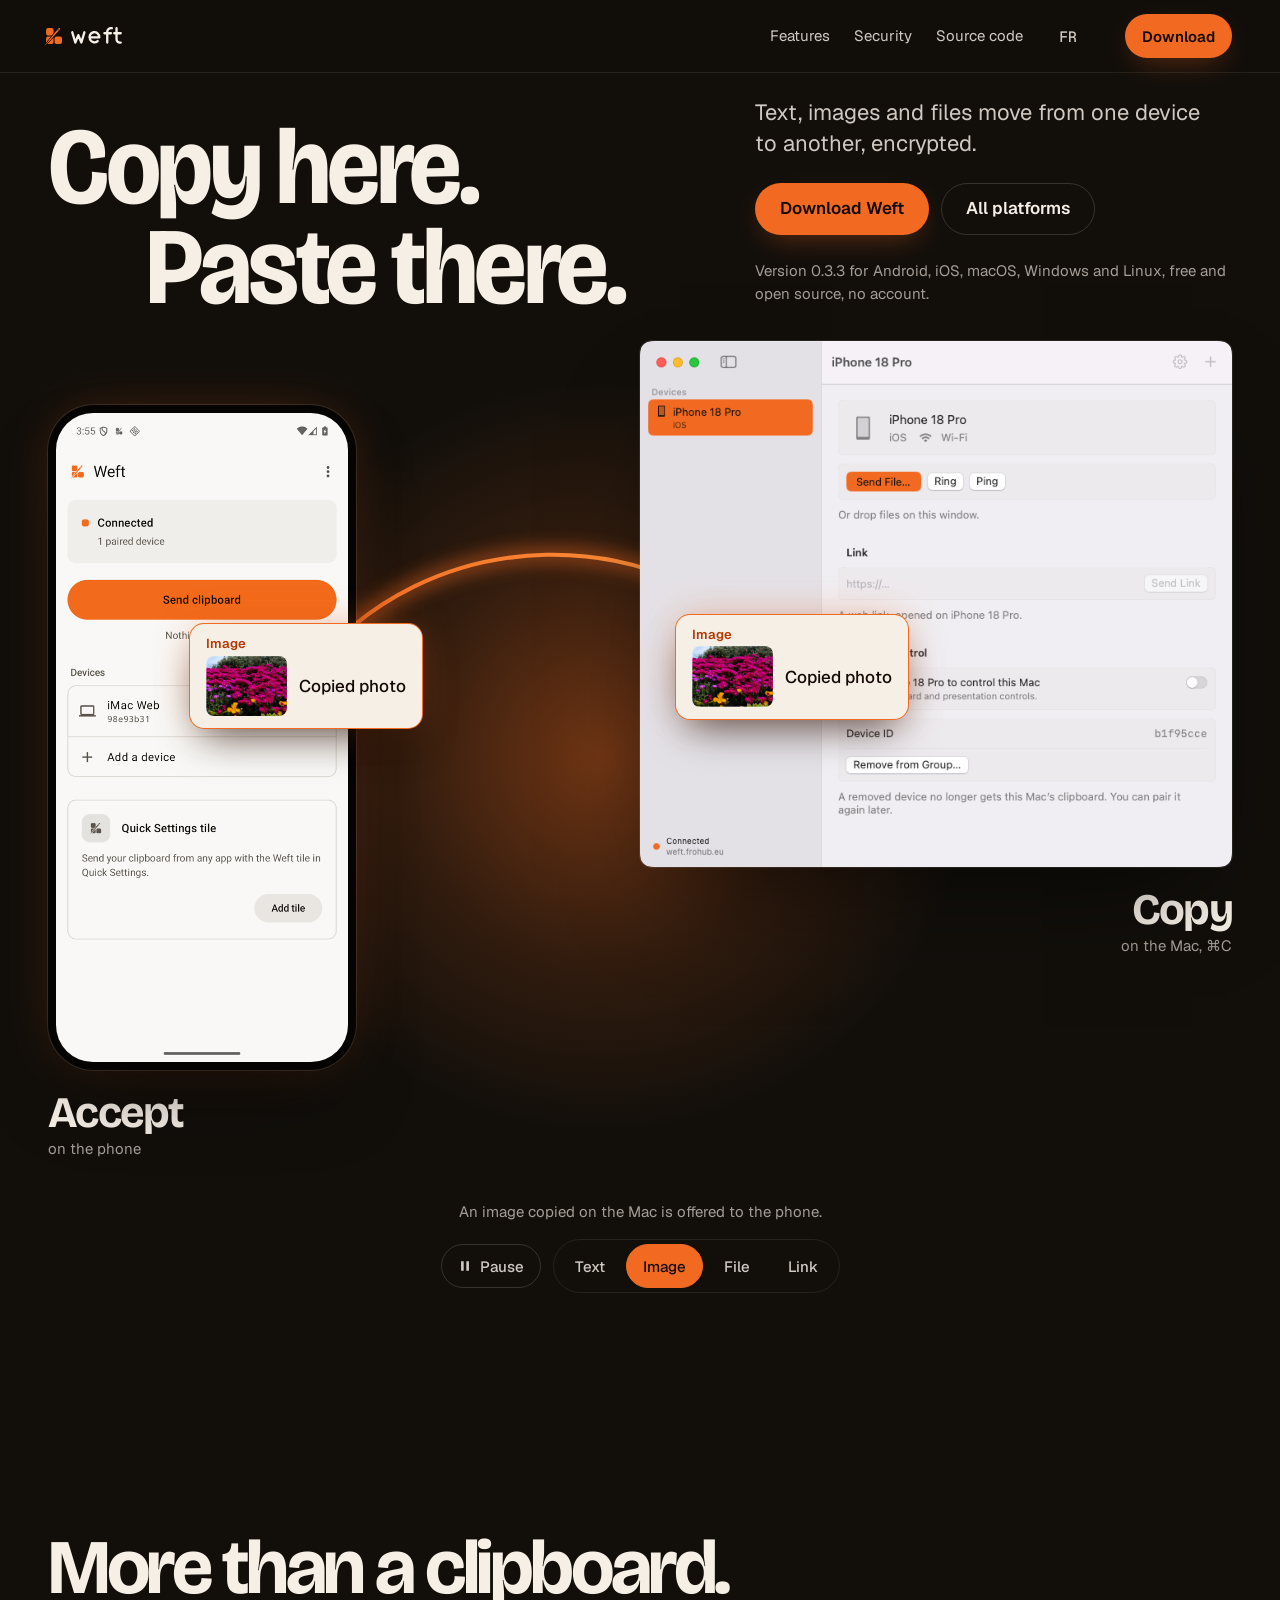
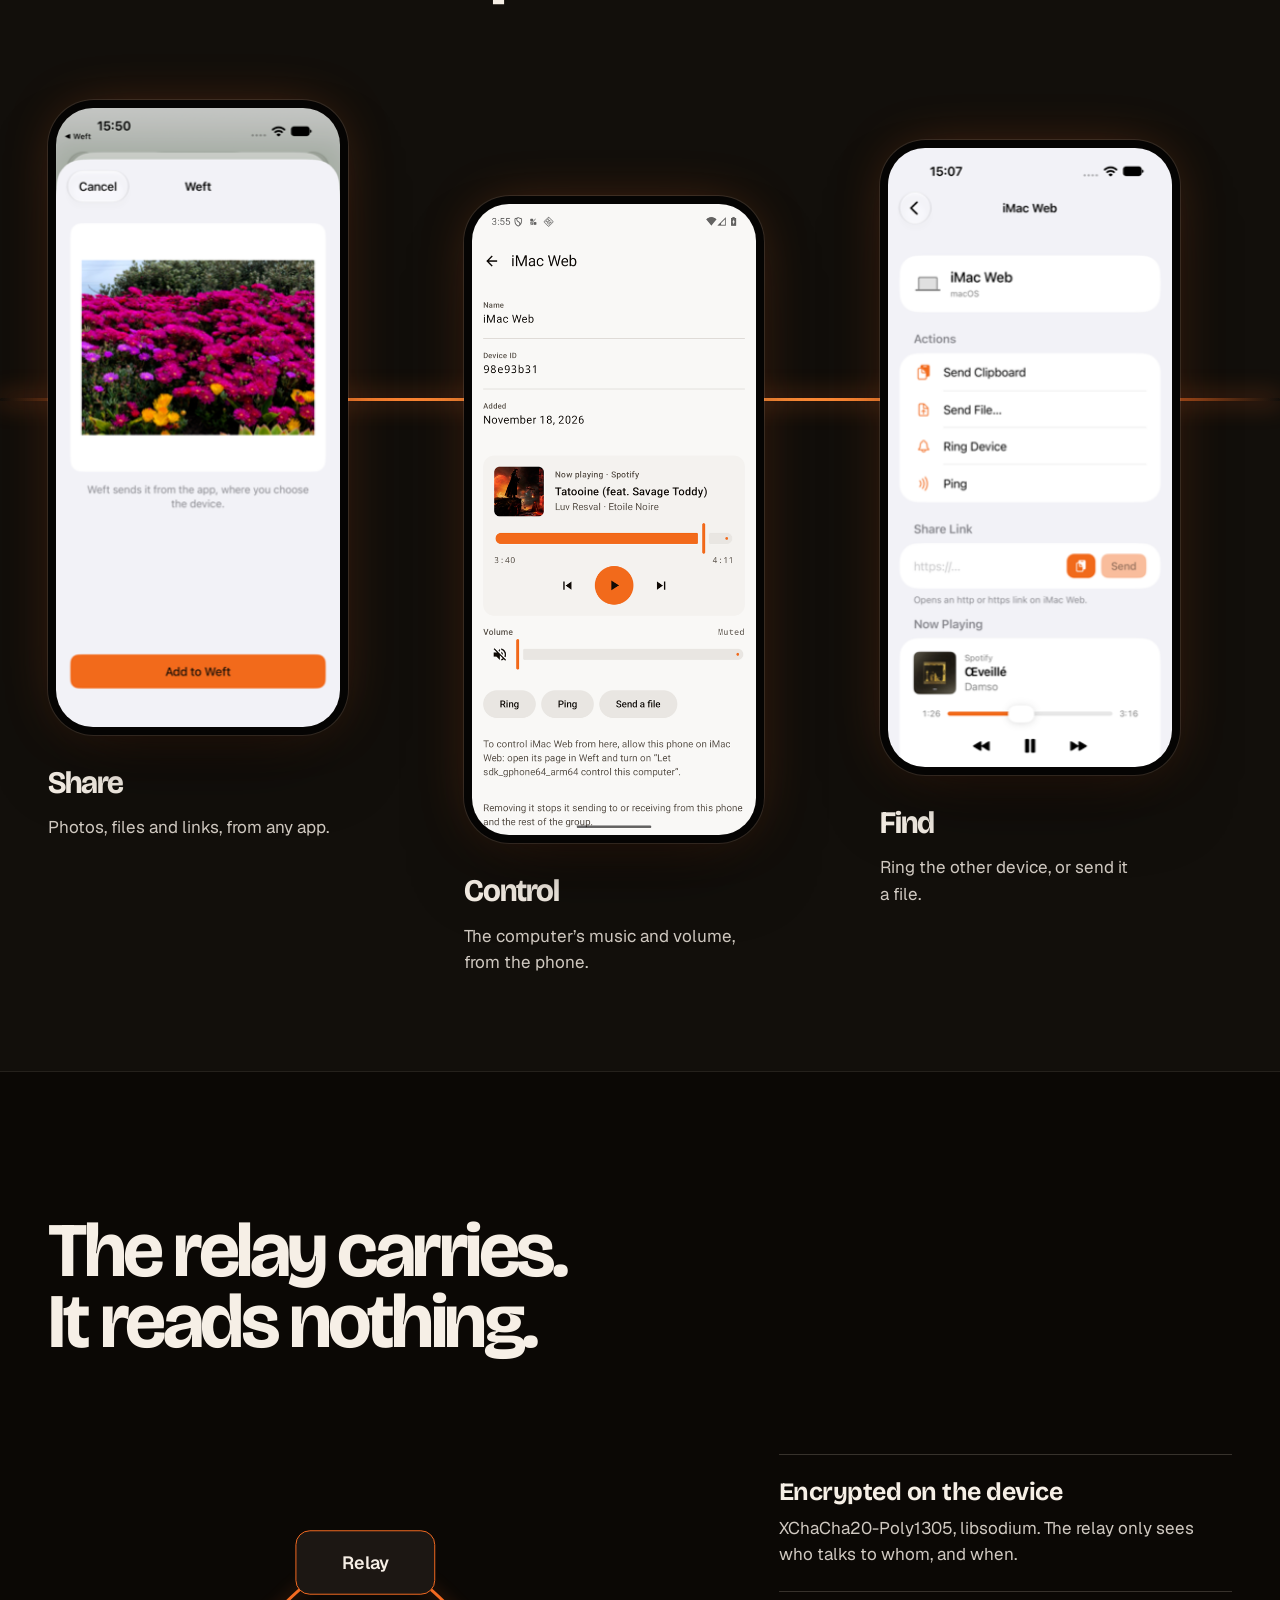
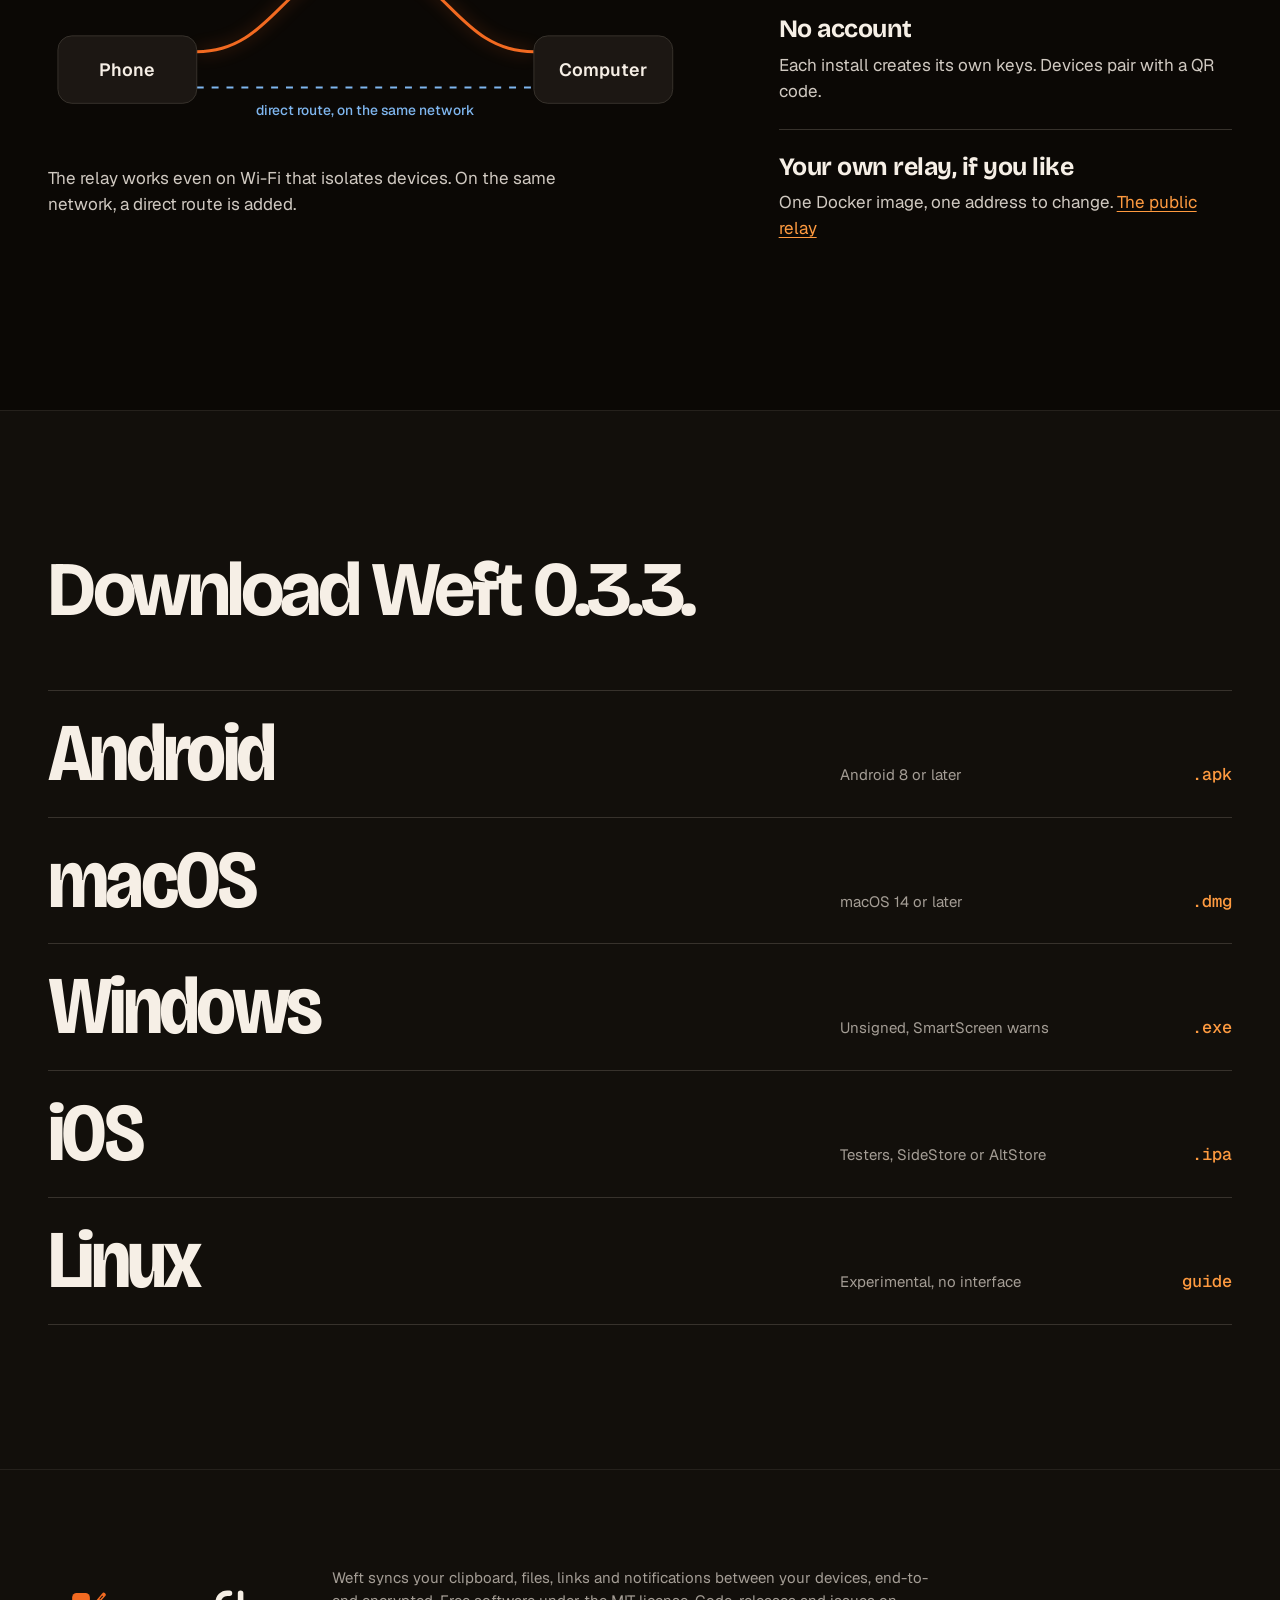
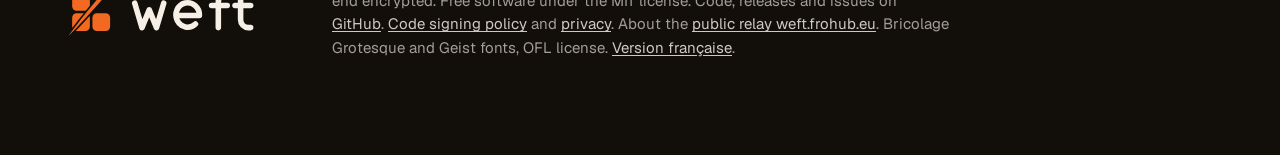
==== commit aaf20a0e: "Publish a Mac disk image and offer it on the landing page Each release now also has Weft-X.Y.Z-mac.d" ====
--- a/site/en/index.html
+++ b/site/en/index.html
@@ -237,7 +237,7 @@
       <h2 id="dl-title">Download Weft <span data-release-version>0.3.3</span>.</h2>
       <ul class="platforms">
         <li><a class="pf" data-dl="android" href="https://github.com/fraustiz/weft/releases/latest"><span class="pf-name">Android</span><span class="pf-note">Android 8 or later</span><span class="pf-file">.apk</span></a></li>
-        <li><a class="pf" data-dl="mac" href="https://github.com/fraustiz/weft/releases/latest"><span class="pf-name">macOS</span><span class="pf-note">macOS 14 or later</span><span class="pf-file">.zip</span></a></li>
+        <li><a class="pf" data-dl="mac" href="https://github.com/fraustiz/weft/releases/latest"><span class="pf-name">macOS</span><span class="pf-note">macOS 14 or later</span><span class="pf-file">.dmg</span></a></li>
         <li><a class="pf" data-dl="windows" href="https://github.com/fraustiz/weft/releases/latest"><span class="pf-name">Windows</span><span class="pf-note">Unsigned, SmartScreen warns</span><span class="pf-file">.exe</span></a></li>
         <li><a class="pf" data-dl="ios" href="https://github.com/fraustiz/weft/releases/latest"><span class="pf-name">iOS</span><span class="pf-note">Testers, SideStore or AltStore</span><span class="pf-file">.ipa</span></a></li>
         <li><a class="pf" href="https://github.com/fraustiz/weft/tree/main/linux"><span class="pf-name">Linux</span><span class="pf-note">Experimental, no interface</span><span class="pf-file">guide</span></a></li>
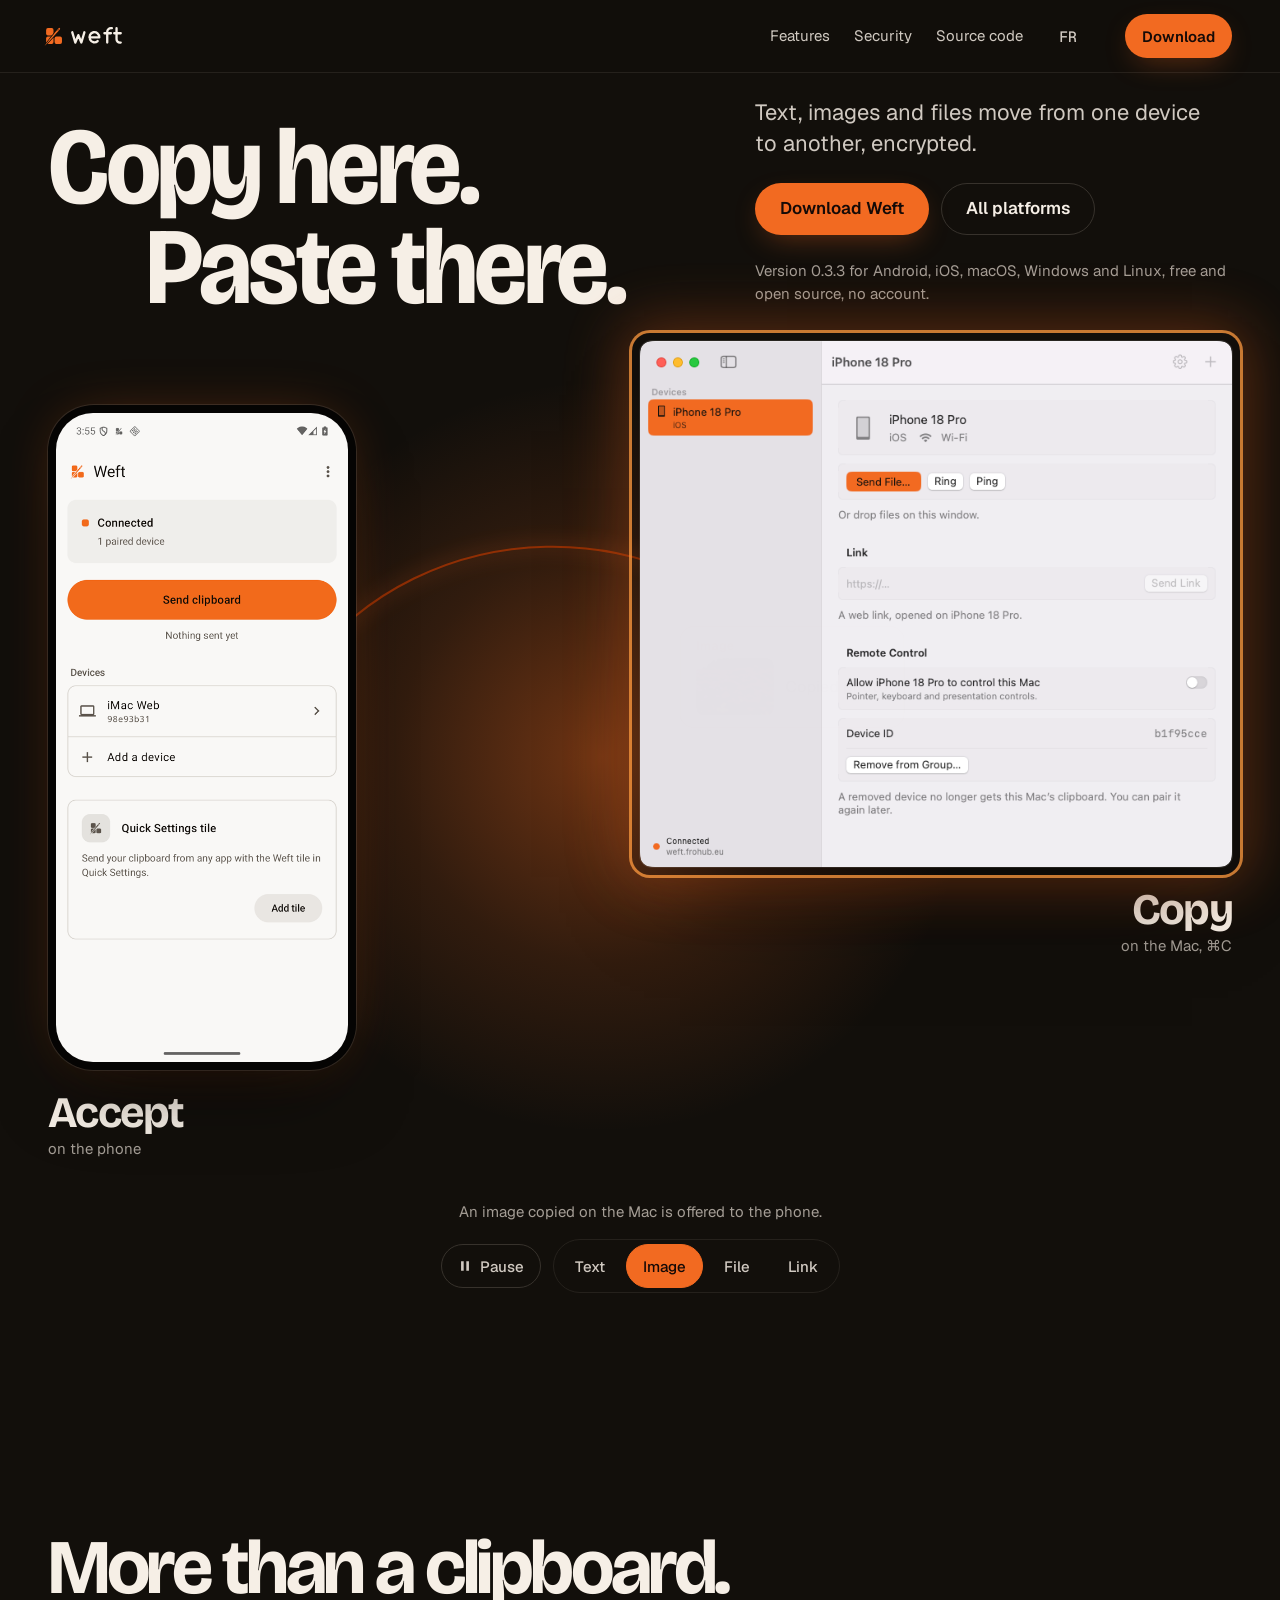
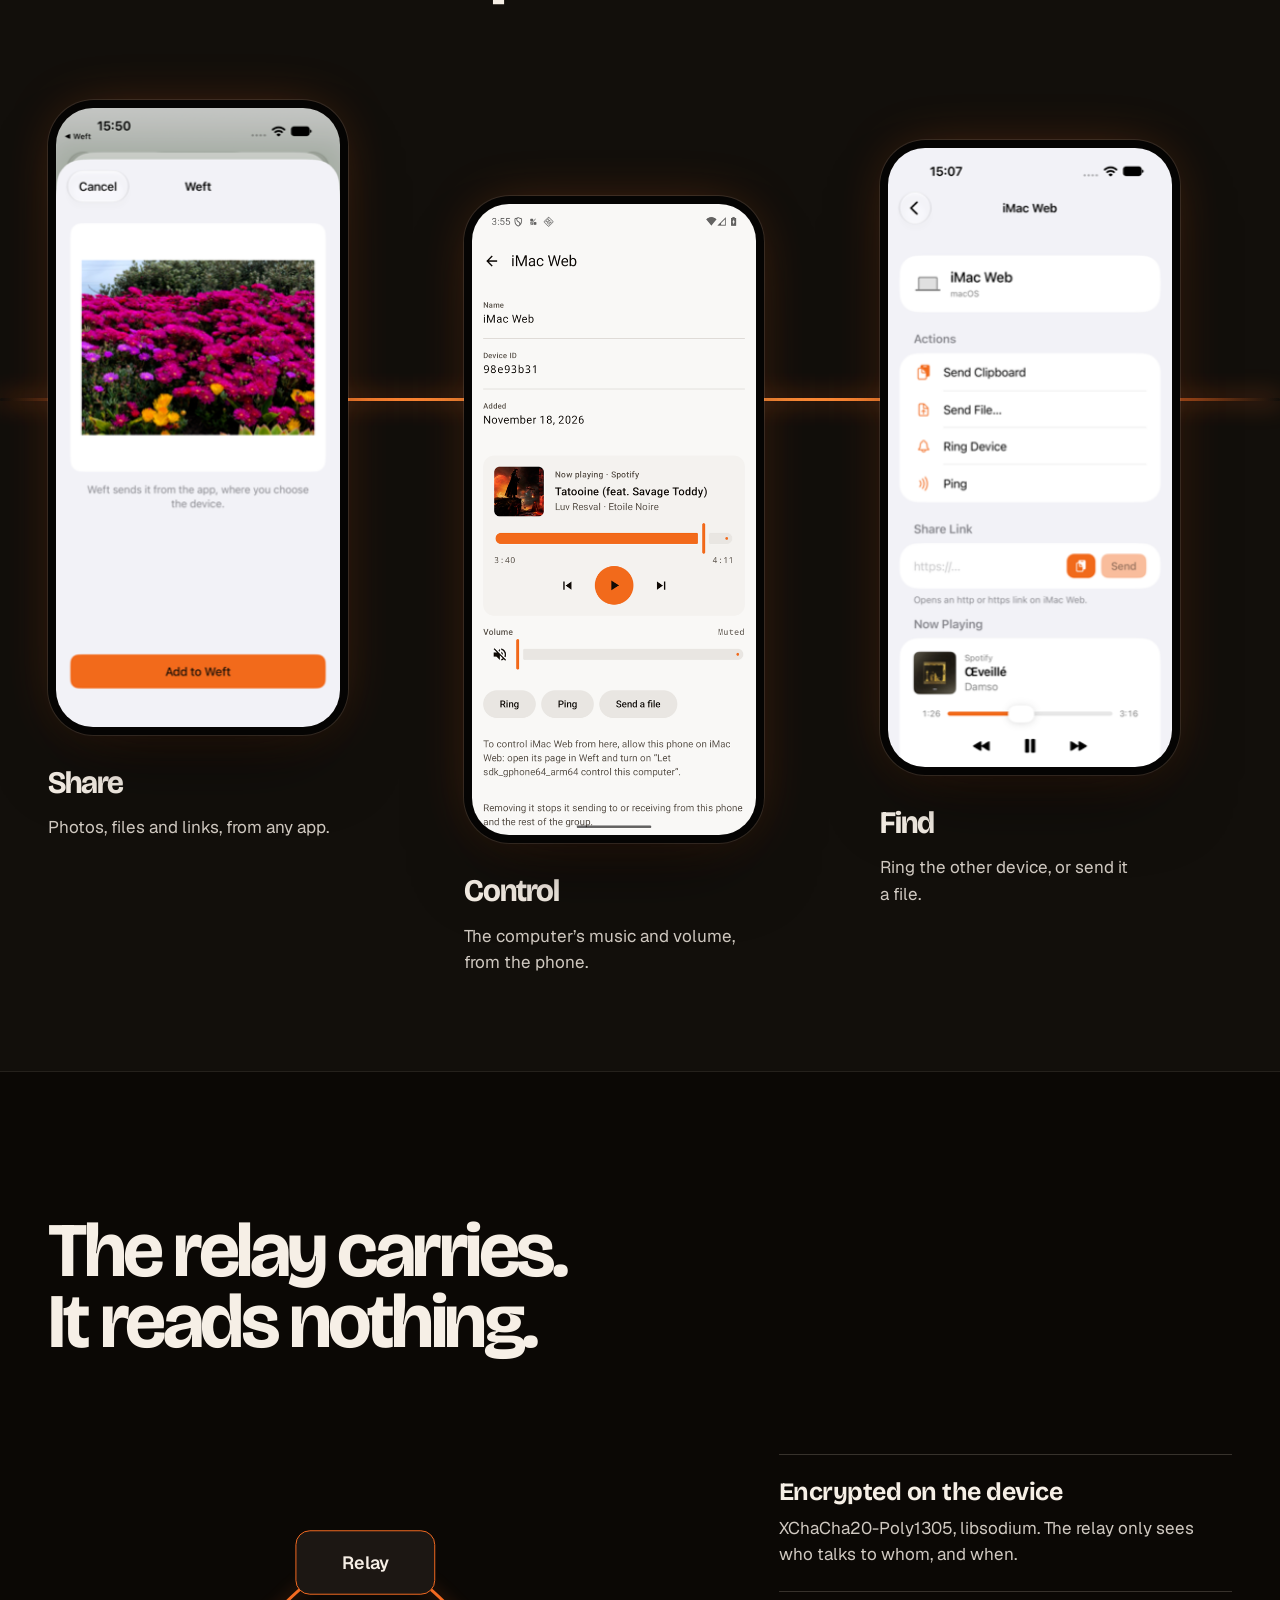
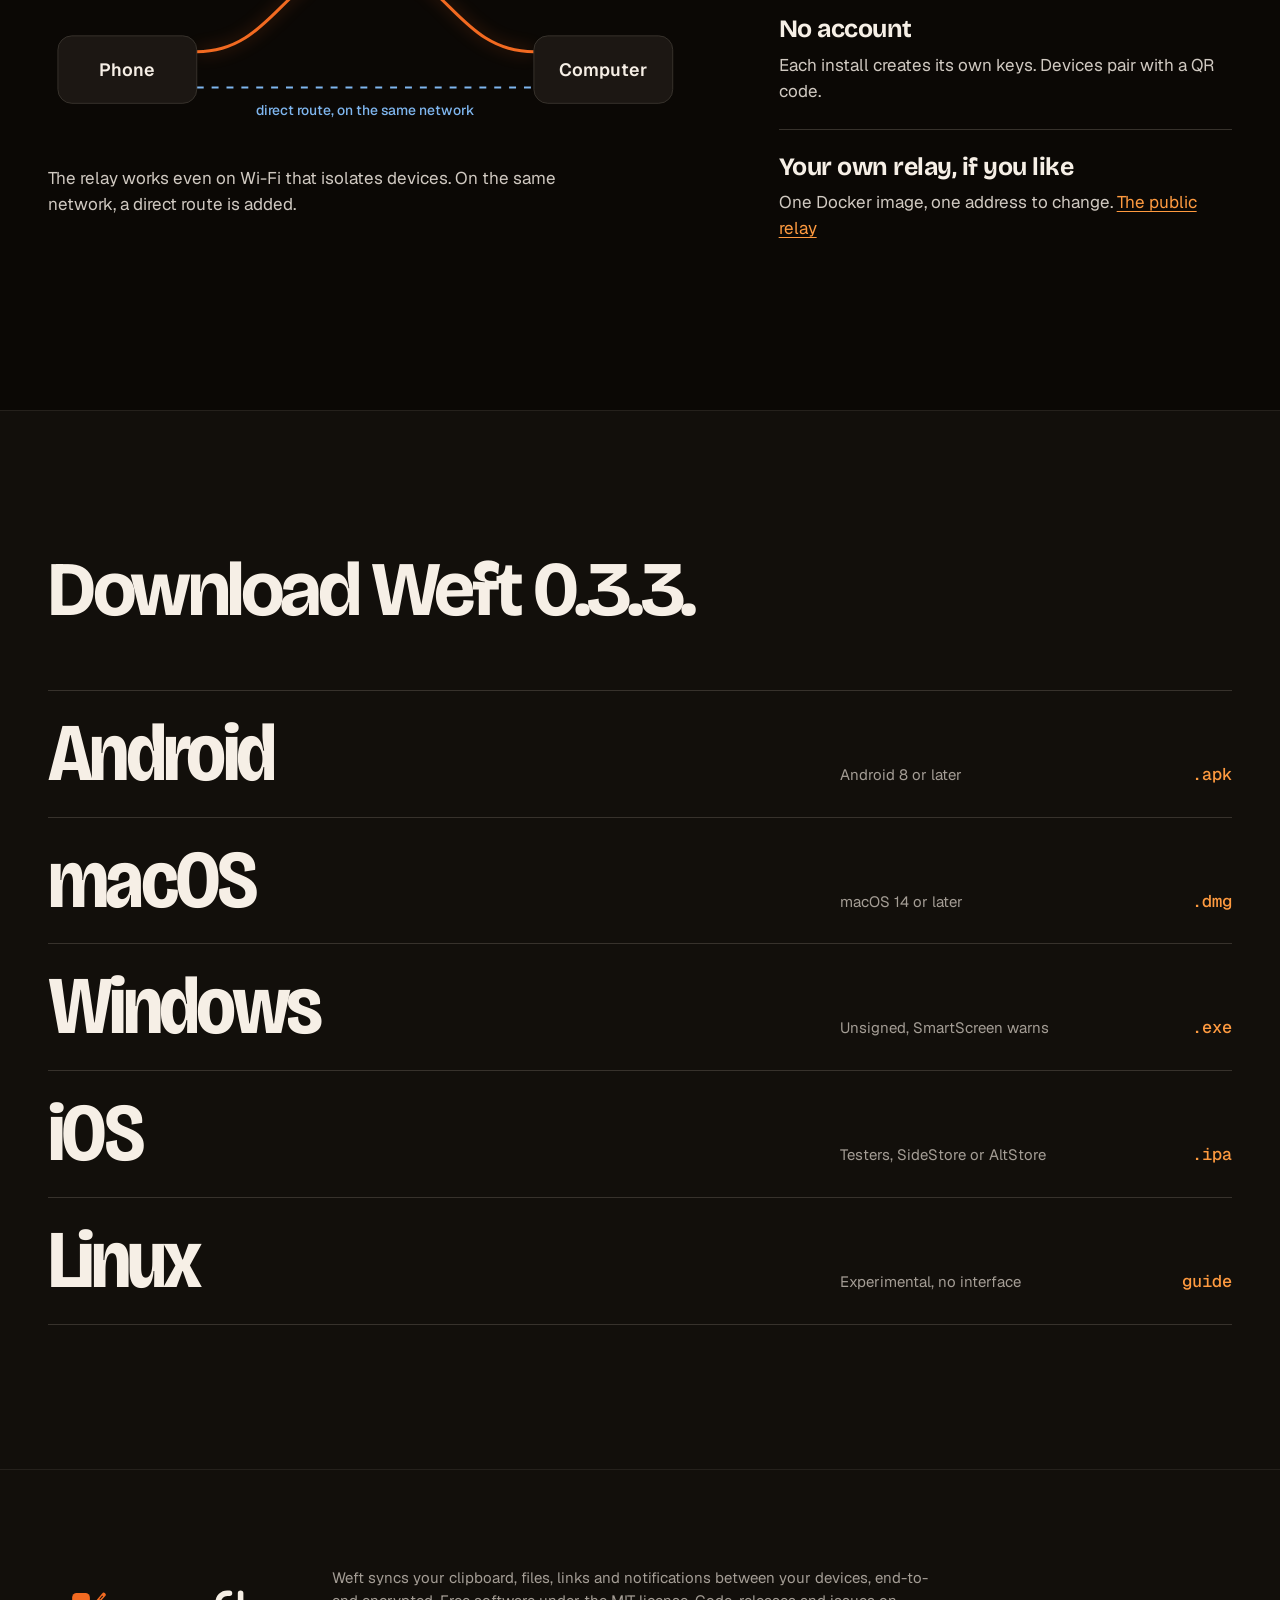
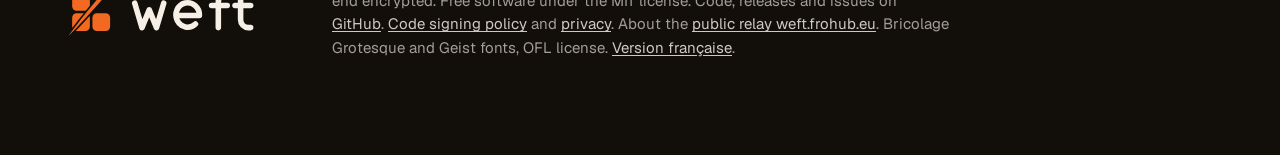
==== commit 02ad5cdb: "Count landing page visitors with self-hosted Umami The tracker and its collection endpoint are serve" ====
--- a/site/en/index.html
+++ b/site/en/index.html
@@ -254,5 +254,6 @@
 </footer>
 
 <script src="../app.js" defer></script>
+<script defer src="/stats/script.js" data-website-id="c52e477a-7777-4451-86c8-a5a8fe4f59fc" data-host-url="/stats" data-domains="weft.frohub.eu" data-exclude-hash="true" data-exclude-search="true"></script>
 </body>
 </html>
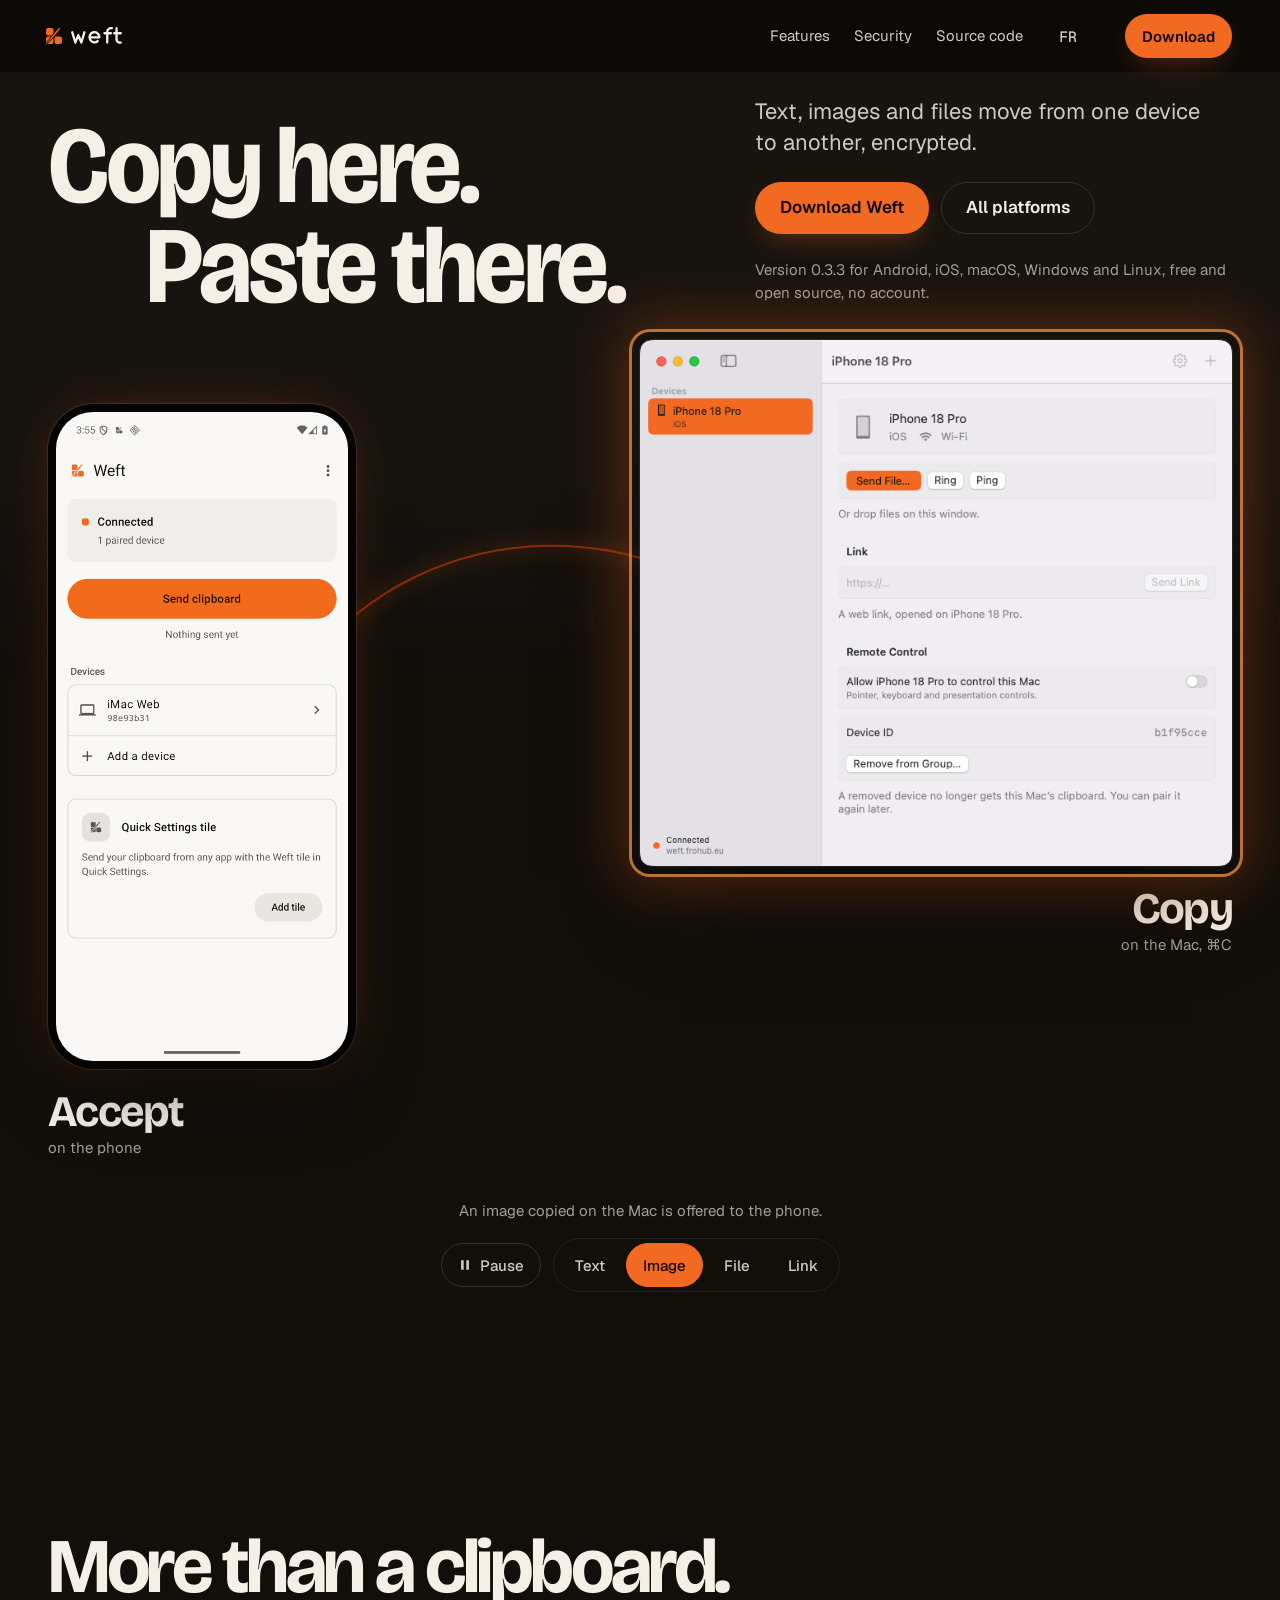
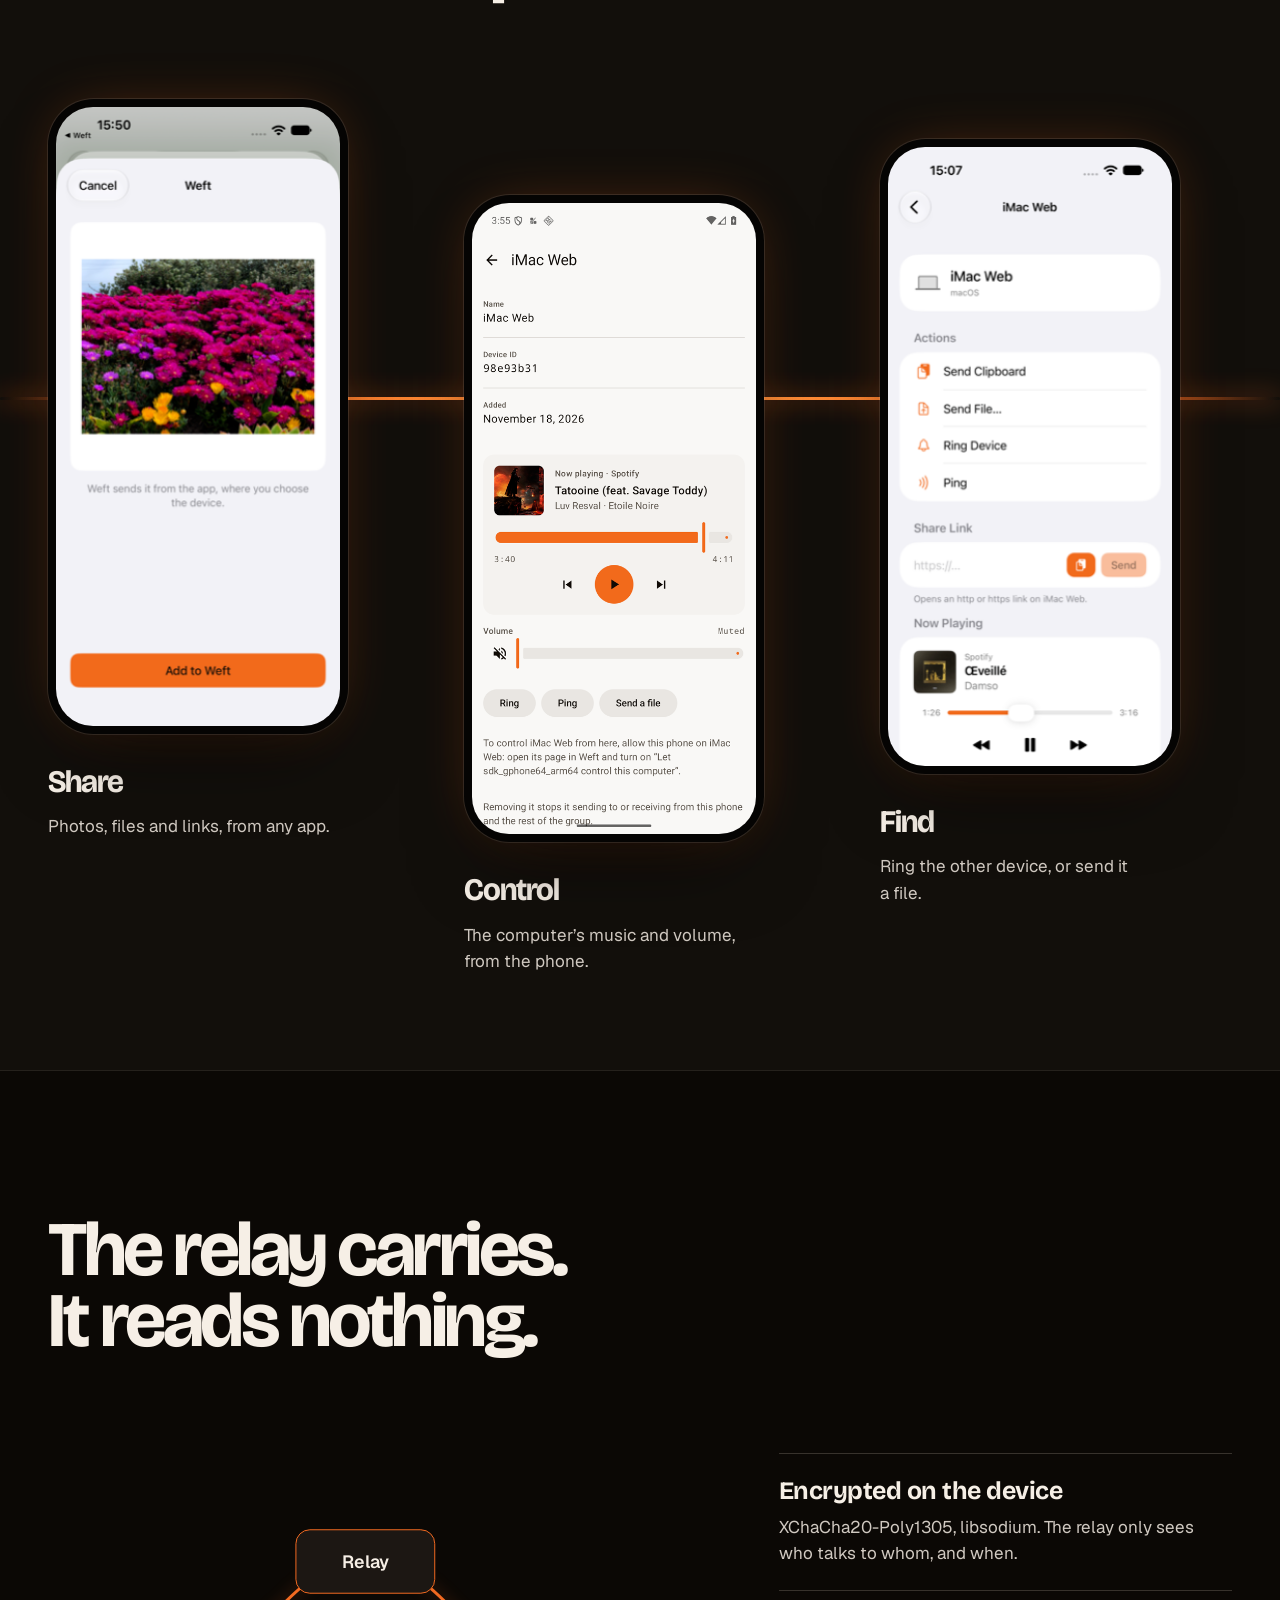
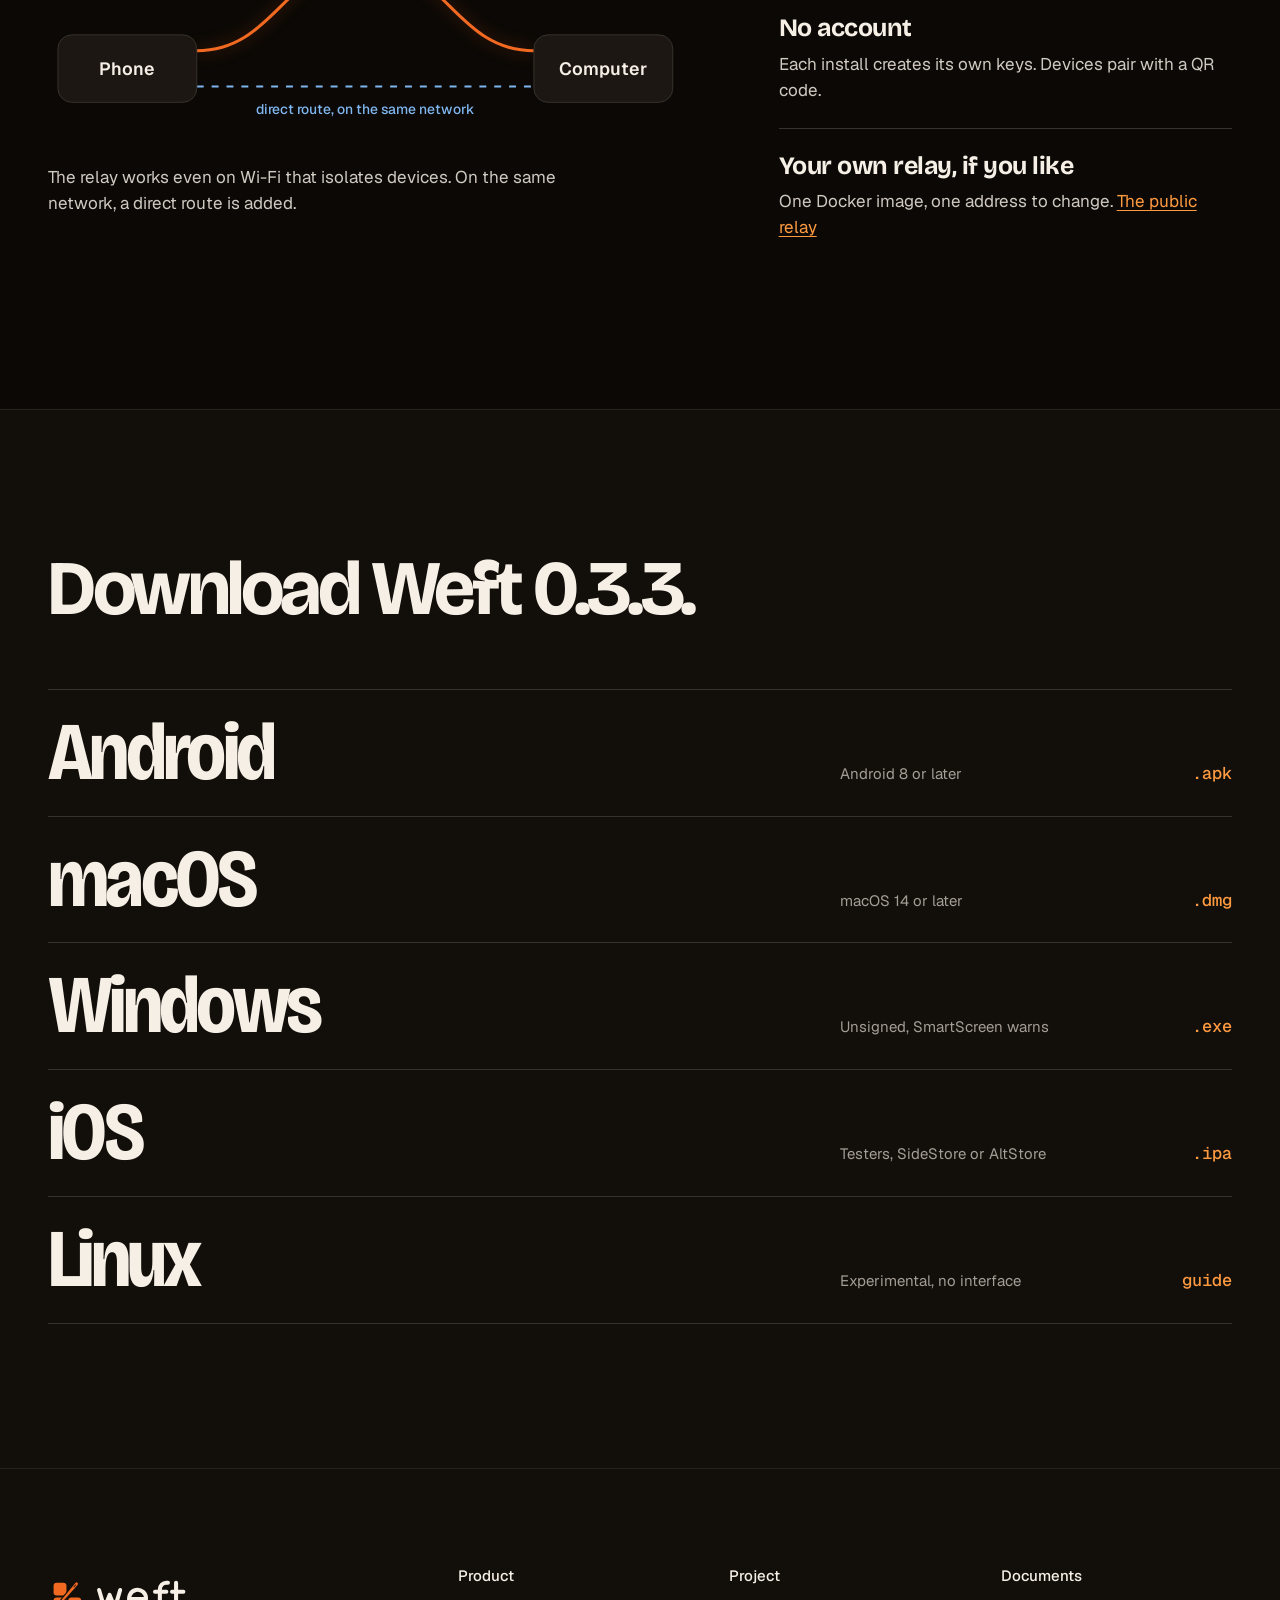
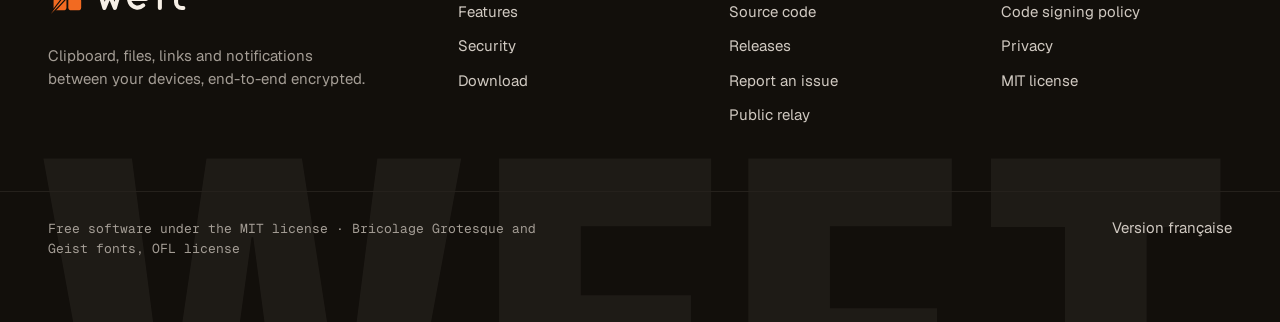
==== commit 4f2e12aa: "Site: dithered orange backdrop, black blur nav and new footer The top of the landing now sits on slo" ====
--- a/site/en/index.html
+++ b/site/en/index.html
@@ -98,6 +98,7 @@
 </script>
 </head>
 <body>
+<canvas class="dither-bg" aria-hidden="true"></canvas>
 <a class="skip" href="#content">Skip to content</a>
 
 <header class="nav">
@@ -128,7 +129,6 @@
     </div>
 
     <figure class="stage wrap" id="scene" data-state="rest" data-example="text" aria-labelledby="scene-caption">
-      <div class="glow" aria-hidden="true"></div>
       <svg class="thread" aria-hidden="true" focusable="false">
         <defs>
           <linearGradient id="thread-grad" gradientUnits="userSpaceOnUse">
@@ -248,12 +248,45 @@
 
 <footer class="foot">
   <div class="wrap foot-in">
-    <img class="foot-lockup" src="../assets/weft-lockup.svg" width="306" height="120" loading="lazy" decoding="async" alt="Weft">
-    <p>Weft syncs your clipboard, files, links and notifications between your devices, end-to-end encrypted. Free software under the MIT license. Code, releases and issues on <a href="https://github.com/fraustiz/weft">GitHub</a>. <a href="https://github.com/fraustiz/weft/blob/main/CODE_SIGNING_POLICY.md">Code signing policy</a> and <a href="https://github.com/fraustiz/weft/blob/main/CODE_SIGNING_POLICY.md#privacy">privacy</a>. About the <a href="/relay">public relay weft.frohub.eu</a>. Bricolage Grotesque and Geist fonts, OFL license. <a href="../" hreflang="fr" lang="fr">Version française</a>.</p>
+    <div class="foot-brand">
+      <img class="foot-lockup" src="../assets/weft-lockup.svg" width="306" height="120" loading="lazy" decoding="async" alt="Weft">
+      <p>Clipboard, files, links and notifications between your devices, end-to-end encrypted.</p>
+    </div>
+    <nav class="foot-col" aria-labelledby="foot-product">
+      <h2 id="foot-product">Product</h2>
+      <ul>
+        <li><a href="#features">Features</a></li>
+        <li><a href="#relay">Security</a></li>
+        <li><a href="#download">Download</a></li>
+      </ul>
+    </nav>
+    <nav class="foot-col" aria-labelledby="foot-project">
+      <h2 id="foot-project">Project</h2>
+      <ul>
+        <li><a href="https://github.com/fraustiz/weft">Source code</a></li>
+        <li><a href="https://github.com/fraustiz/weft/releases">Releases</a></li>
+        <li><a href="https://github.com/fraustiz/weft/issues">Report an issue</a></li>
+        <li><a href="/relay">Public relay</a></li>
+      </ul>
+    </nav>
+    <nav class="foot-col" aria-labelledby="foot-docs">
+      <h2 id="foot-docs">Documents</h2>
+      <ul>
+        <li><a href="https://github.com/fraustiz/weft/blob/main/CODE_SIGNING_POLICY.md">Code signing policy</a></li>
+        <li><a href="https://github.com/fraustiz/weft/blob/main/CODE_SIGNING_POLICY.md#privacy">Privacy</a></li>
+        <li><a href="https://github.com/fraustiz/weft/blob/main/LICENSE">MIT license</a></li>
+      </ul>
+    </nav>
   </div>
+  <div class="wrap foot-base">
+    <p>Free software under the MIT license · Bricolage Grotesque and Geist fonts, OFL license</p>
+    <a href="../" hreflang="fr" lang="fr">Version française</a>
+  </div>
+  <div class="foot-giant" aria-hidden="true"><span>WE<i class="k-f">F</i><i class="k-t">T</i></span></div>
 </footer>
 
 <script src="../app.js" defer></script>
+<script src="../dither.js" defer></script>
 <script defer src="/stats/script.js" data-website-id="c52e477a-7777-4451-86c8-a5a8fe4f59fc" data-host-url="/stats" data-domains="weft.frohub.eu" data-exclude-hash="true" data-exclude-search="true"></script>
 </body>
 </html>
--- a/site/style.css
+++ b/site/style.css
@@ -3,7 +3,6 @@
  * axes: dark/grotesk-display/warm · posture: committed · contrast: pass · fold: pass · fonts: Bricolage Grotesque (display), Geist (body), Geist Mono (file names) · v2.0.0 */
 /* Hallmark · pre-emit critique: P5 H5 E4 S5 R4 V5 · weakest: E, the thread is computed from the real device positions in JS; without JS the devices, markers and both clips still tell the story */
 /* Hallmark · waive 80 · figure.stage holds two real captures and the thread, a diagram of the real phone-to-Mac path · the stage is the product, not a drawing */
-/* Hallmark · waive 81 · div.glow is the bloom behind the lit thread, the atmospheric light of the stage · the captures sit on it, nothing is missing */
 /* Hallmark · waive 79 · the hero continues past the fold: the stage with the phone and the Mac starts at y 360 and bleeds below · measured on the head block only */
 /* Hallmark · dismissed 29 · orange glow on the bezel, clip, press ring, flash and shots line is the signature light of the thread, warm on warm ink, never violet */
 @import url("./tokens.css");
@@ -15,6 +14,10 @@
 
 :root { --nav-h: 72px; }
 body { font-size: var(--text-md); background: var(--color-paper); }
+
+/* Backdrop: the dithered orange waves (dither.js) behind the top of the page, faded out toward the bottom of the first screen */
+body { position: relative; isolation: isolate; }
+.dither-bg { position: absolute; z-index: -2; top: 0; left: 0; display: block; width: 100%; height: max(100svh, 640px); pointer-events: none; -webkit-mask-image: linear-gradient(to bottom, #000 0%, #000 55%, transparent 75%); mask-image: linear-gradient(to bottom, #000 0%, #000 55%, transparent 75%); }
 h1, h2, h3 { font-family: var(--font-display); font-weight: var(--display-weight); letter-spacing: var(--tracking-display); line-height: 0.92; overflow-wrap: break-word; min-width: 0; font-variation-settings: "opsz" 96; }
 h2 { font-size: var(--text-section); max-width: 16ch; }
 h3 { font-size: var(--text-title); letter-spacing: -0.03em; line-height: 1; }
@@ -38,7 +41,7 @@
 
 
 /* Nav */
-.nav { position: sticky; top: 0; z-index: var(--z-sticky-nav); background: color-mix(in oklab, var(--color-paper) 88%, transparent); backdrop-filter: saturate(1.2) blur(10px); -webkit-backdrop-filter: saturate(1.2) blur(10px); border-bottom: 1px solid var(--color-rule-2); }
+.nav { position: sticky; top: 0; z-index: var(--z-sticky-nav); background: rgb(0 0 0 / 0.5); backdrop-filter: saturate(1.2) blur(16px); -webkit-backdrop-filter: saturate(1.2) blur(16px); }
 .nav-in { display: flex; align-items: center; gap: var(--space-xl); min-height: var(--nav-h); }
 .nav-brand { display: block; margin-left: calc(-1 * var(--space-sm)); }
 .nav-brand img { height: 36px; width: auto; }
@@ -61,7 +64,6 @@
 
 /* Stage */
 .stage { position: relative; margin: 0 auto; display: grid; grid-template-columns: minmax(0, 26fr) minmax(0, 24fr) minmax(0, 50fr); grid-template-areas: "phone . mac" "caption caption caption" "controls controls controls"; align-items: start; padding-top: var(--space-lg); padding-bottom: var(--space-3xl); isolation: isolate; }
-.glow { position: absolute; z-index: -1; left: 18%; right: 24%; top: 6%; height: 70%; background: radial-gradient(closest-side, var(--color-glow) 0%, var(--color-glow-soft) 55%, transparent 100%); pointer-events: none; }
 .thread { position: absolute; inset: 0; width: 100%; height: 100%; overflow: visible; z-index: 2; pointer-events: none; }
 .thread path { fill: none; stroke-linecap: round; }
 .thread-halo { stroke: var(--color-accent); stroke-width: 14; opacity: 0.55; }
@@ -162,11 +164,24 @@
 .pf-file { justify-self: end; font: 500 var(--text-md) var(--font-outlier); color: var(--color-accent-hot); }
 
 /* Footer */
-.foot { border-top: 1px solid var(--color-rule-2); padding-block: var(--space-3xl); }
-.foot-in { display: grid; grid-template-columns: auto minmax(0, 1fr); gap: var(--space-2xl); align-items: center; }
-.foot-lockup { width: 220px; height: auto; }
-.foot p { color: var(--color-muted); font-size: var(--text-sm); max-width: 62ch; }
-.foot a { color: var(--color-ink-2); }
+.foot { --giant: 40vw; position: relative; isolation: isolate; overflow: hidden; min-height: calc(var(--giant) * 0.36); padding-block: var(--space-3xl) var(--space-2xl); border-top: 1px solid var(--color-rule-2); }
+.foot-in { position: relative; z-index: 1; display: grid; grid-template-columns: minmax(0, 1.6fr) repeat(3, minmax(0, 1fr)); gap: var(--space-xl); align-items: start; }
+.foot-brand { display: grid; gap: var(--space-md); justify-items: start; }
+.foot-lockup { width: 160px; height: auto; margin-left: calc(-1 * var(--space-sm)); }
+.foot-brand p { margin: 0; max-width: 32ch; font-size: var(--text-sm); color: var(--color-muted); }
+.foot-col h2 { margin: 0 0 var(--space-sm); font: 500 var(--text-sm)/1.4 var(--font-body); letter-spacing: 0; max-width: none; color: var(--color-ink); }
+.foot-col ul { margin: 0; padding: 0; list-style: none; display: grid; gap: var(--space-xs); }
+.foot-col a, .foot-base a { color: var(--color-ink-2); font-size: var(--text-sm); text-decoration: none; transition: color var(--dur-micro) var(--ease-out); }
+.foot-col a:hover, .foot-base a:hover { color: var(--color-ink); }
+.foot-base { position: relative; z-index: 1; display: flex; flex-wrap: wrap; justify-content: space-between; align-items: baseline; gap: var(--space-sm) var(--space-lg); margin-top: var(--space-2xl); padding-top: var(--space-lg); border-top: 1px solid var(--color-rule-2); }
+.foot-base p { margin: 0; font: var(--text-xs)/1.5 var(--font-outlier); color: var(--color-muted); }
+/* The wordmark, huge and faint behind the footer, cut in half by the bottom of the page */
+.foot-giant { position: absolute; z-index: 0; left: 0; right: 0; bottom: 0; height: calc(var(--giant) * 0.36); overflow: hidden; font: 800 var(--giant)/1 var(--font-display); font-stretch: 92%; letter-spacing: 0.03em; text-align: center; white-space: nowrap; color: var(--color-ink); opacity: 0.05; user-select: none; pointer-events: none; }
+.foot-giant i { font-style: normal; }
+.foot-giant .k-f { margin-left: -0.014em; } /* E-F and F-T set to the same gap as W-E */
+.foot-giant .k-t { margin-left: 0.019em; }
+.foot-giant > span { display: block; transform: translateY(calc(var(--giant) * -0.13)); }
+@media (max-width: 54rem) { .foot-in { grid-template-columns: repeat(2, minmax(0, 1fr)); } .foot-brand { grid-column: 1 / -1; } }
 
 /* Narrower */
 @media (max-width: 72rem) {
@@ -194,7 +209,6 @@
   .device--phone { margin-top: 0; z-index: 4; }
   .device--mac { justify-items: stretch; }
   .device--mac .marker { justify-self: end; }
-  .glow { left: 0; right: 0; top: 10%; height: 60%; }
   .bezel { --pad: 4px; border-radius: 20px; }
   .bezel img { border-radius: 16px; }
   .flash--phone { border-radius: 26px; }
@@ -221,7 +235,7 @@
   .shot p { grid-area: text; align-self: start; }
   .shot--2 { grid-template-columns: minmax(0, 54fr) minmax(0, 46fr); grid-template-areas: "title img" "text img"; text-align: right; }
   .shot--2 p { justify-self: end; }
-  .foot-in { grid-template-columns: minmax(0, 1fr); }
+  .foot-in { grid-template-columns: repeat(2, minmax(0, 1fr)); }
 }
 
 @media (prefers-reduced-motion: reduce) {
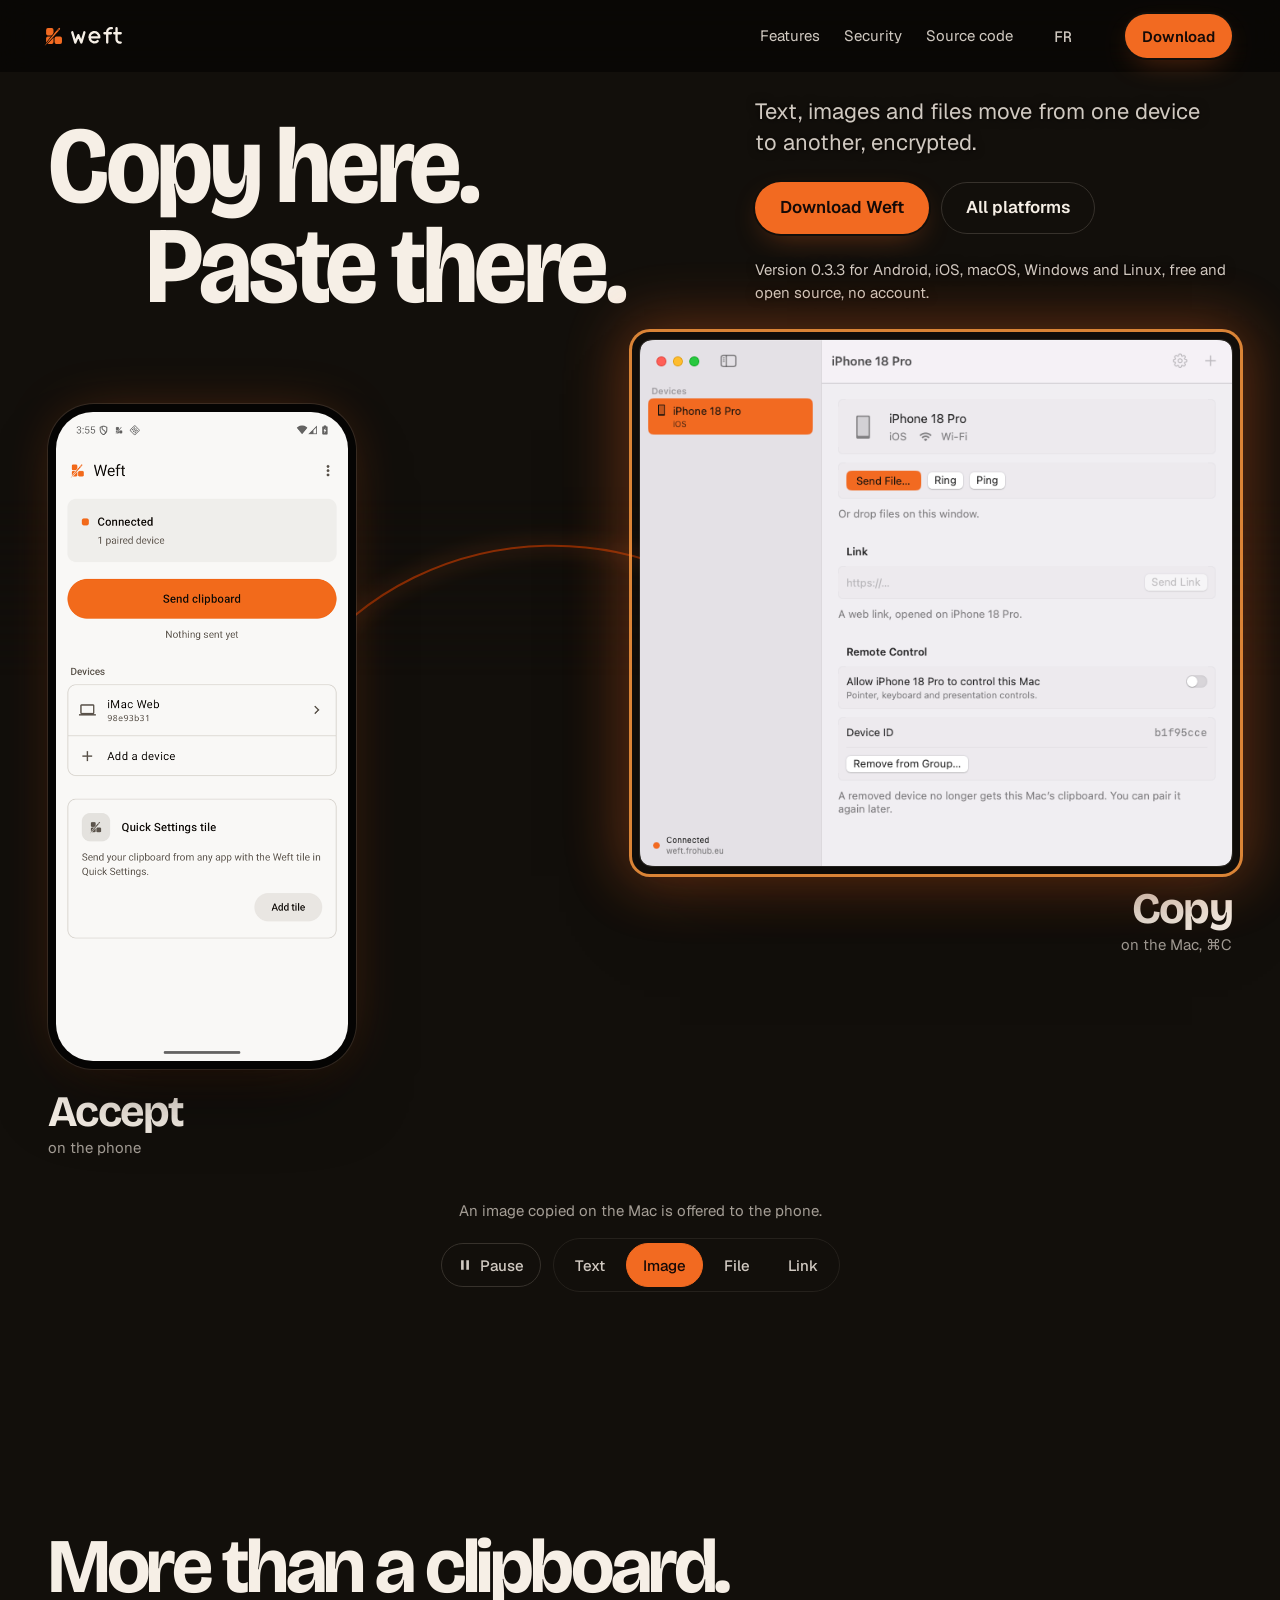
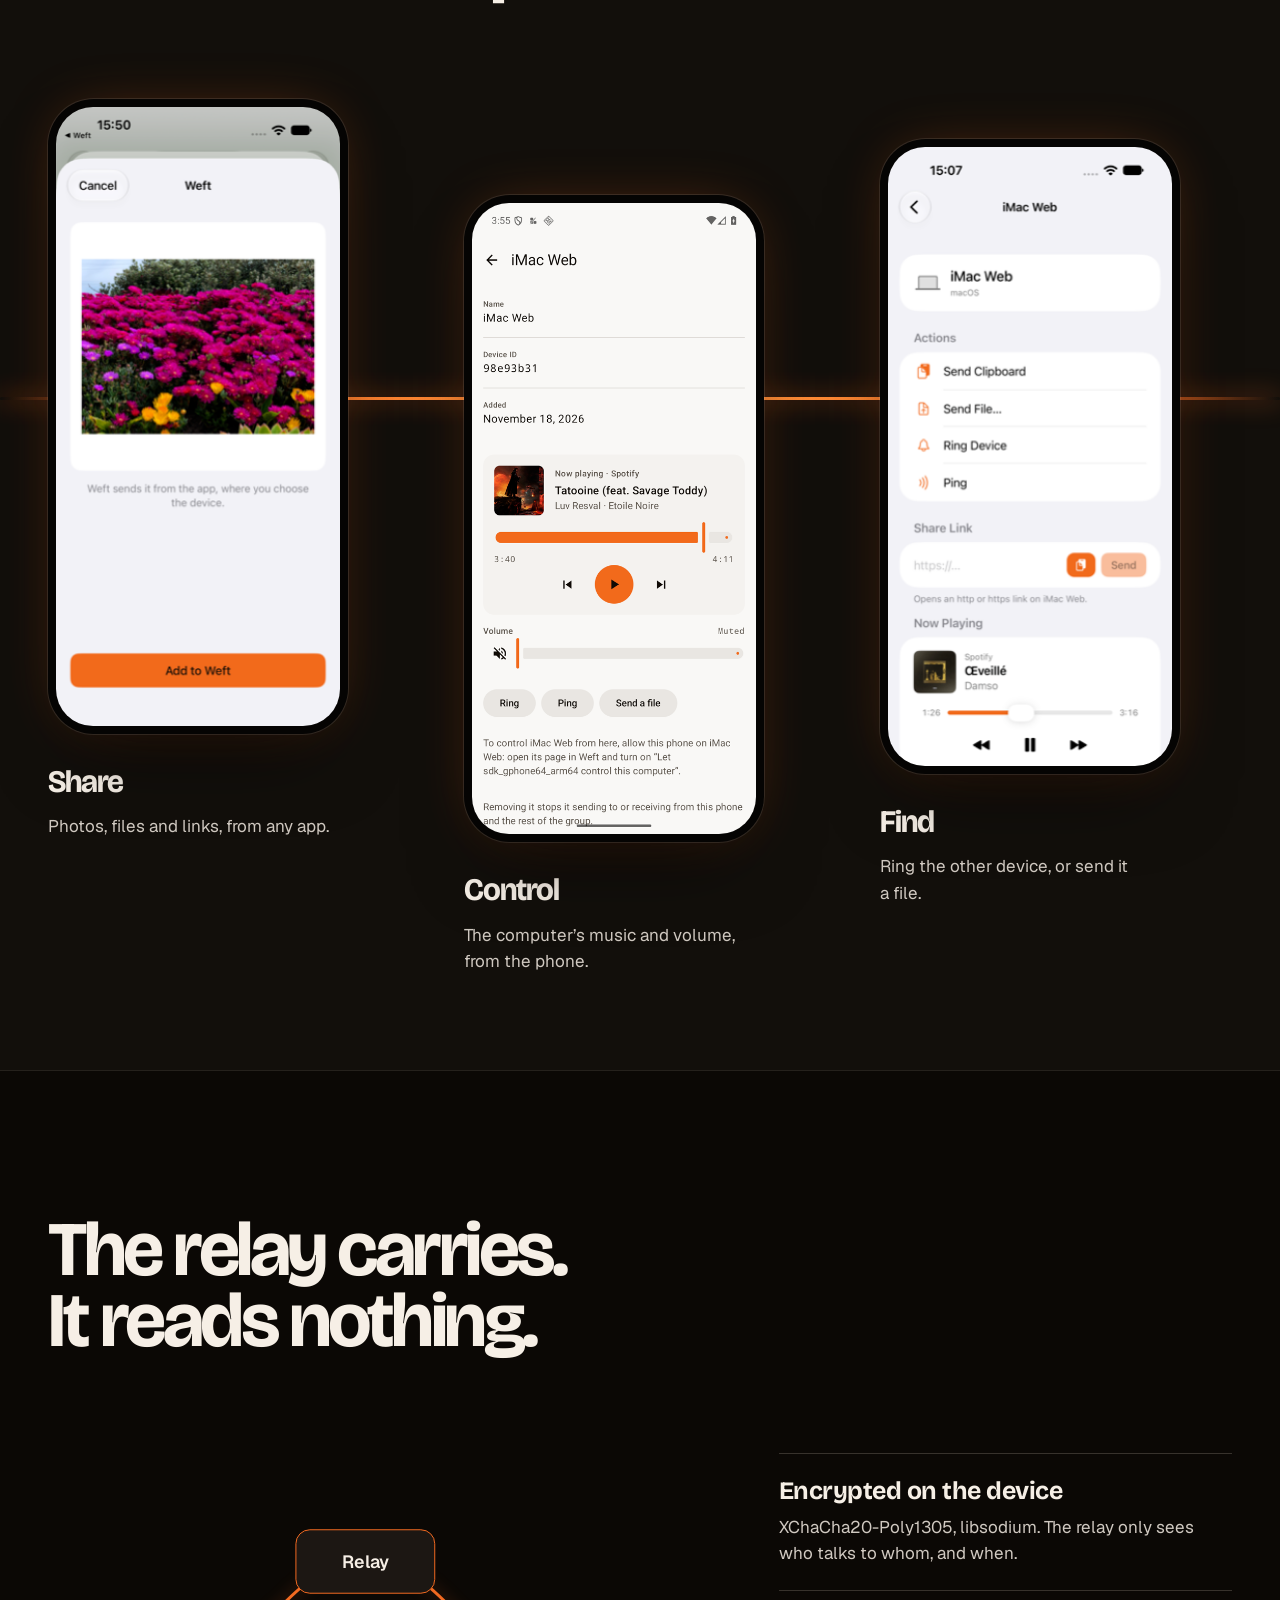
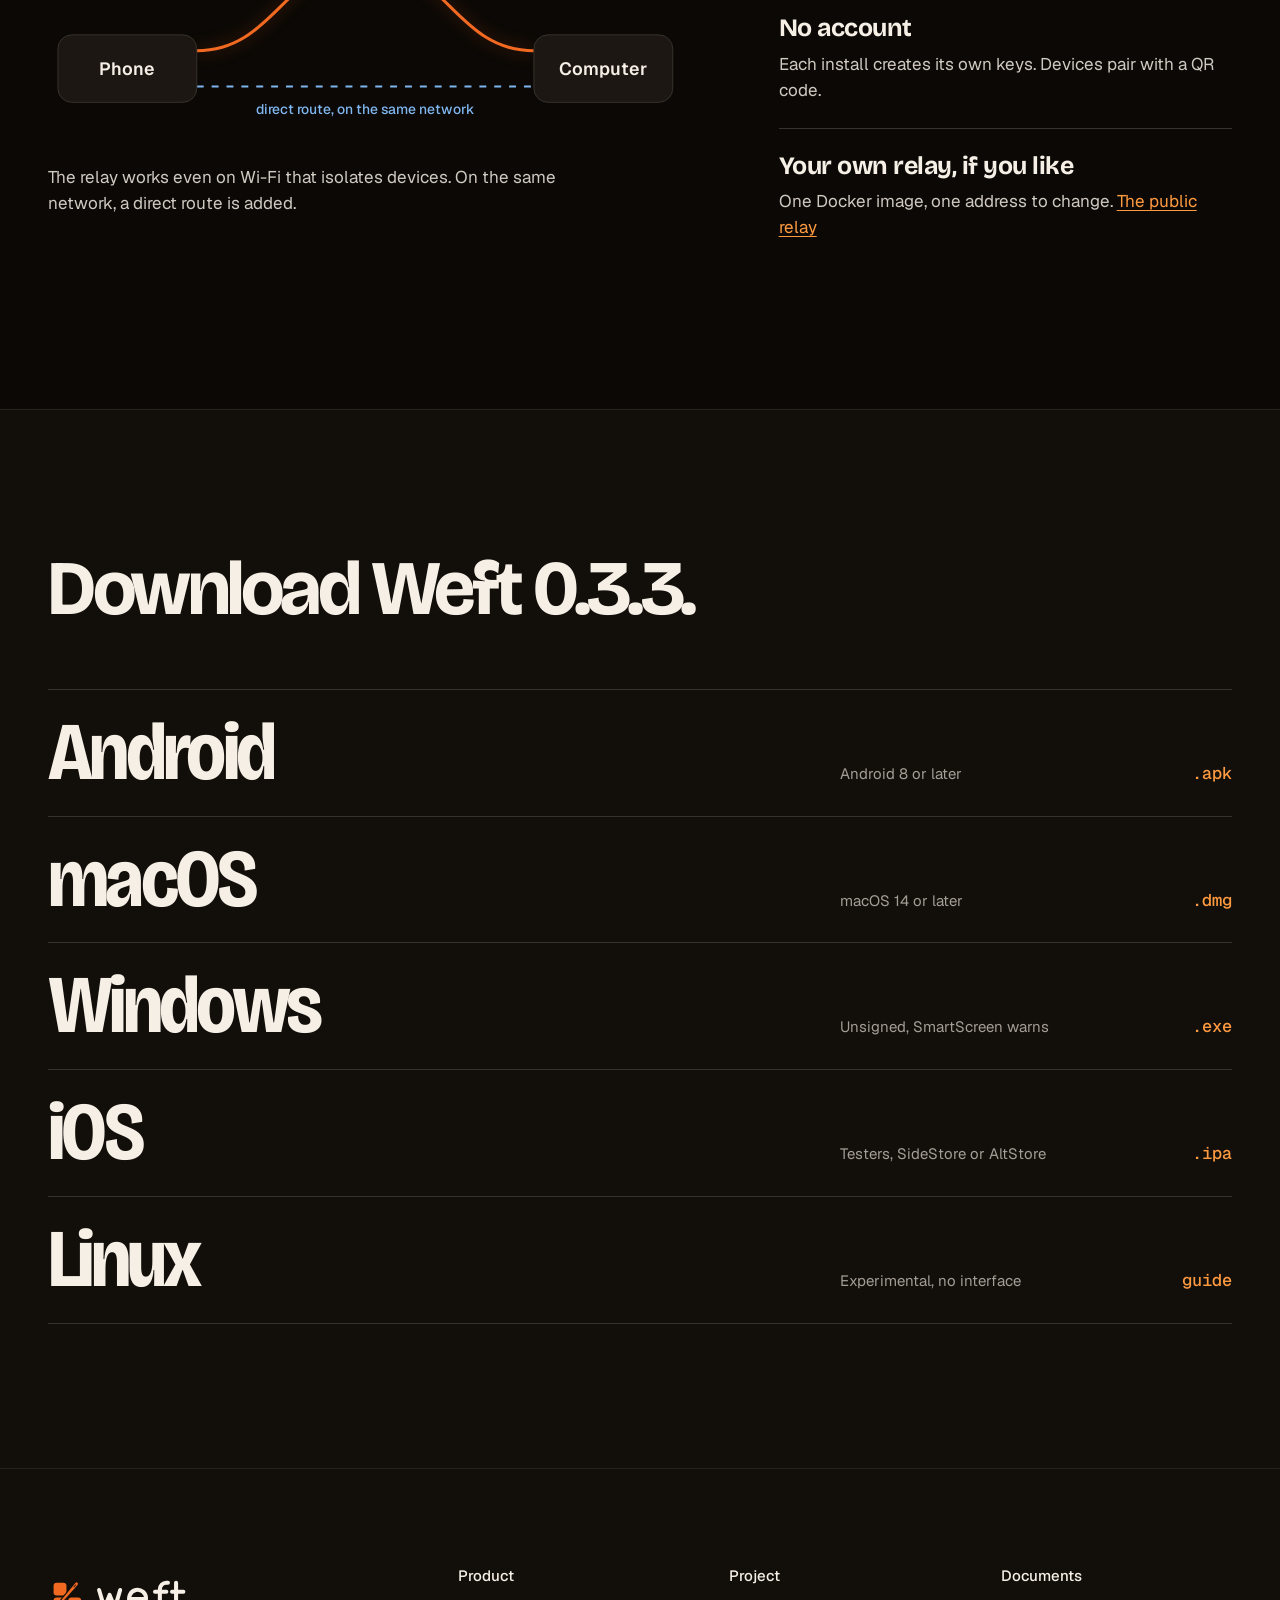
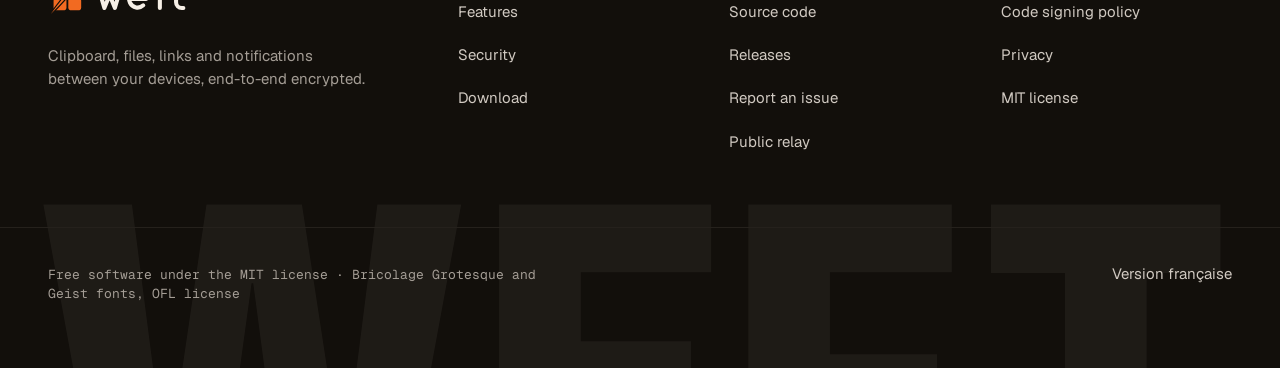
==== commit 0f1f9cb5: "Site: accessibility pass on the landing - The scene's Pause button now also holds the backdrop waves" ====
--- a/site/en/index.html
+++ b/site/en/index.html
@@ -109,7 +109,7 @@
       <li><a href="#relay">Security</a></li>
       <li><a href="https://github.com/fraustiz/weft">Source code</a></li>
     </ul>
-    <a class="nav-lang" href="../" hreflang="fr" lang="fr" aria-label="Version française">FR</a>
+    <a class="nav-lang" href="../" hreflang="fr" lang="fr" aria-label="FR, version française">FR</a>
     <a class="btn btn--primary btn--sm" href="#download">Download</a>
   </nav>
 </header>
--- a/site/style.css
+++ b/site/style.css
@@ -33,9 +33,9 @@
 .btn:active { transform: translateY(1px) scale(0.99); }
 .btn:focus-visible { transition: none; }
 .btn:disabled { opacity: 0.55; cursor: not-allowed; transform: none; }
-.btn--primary { background: var(--color-accent); color: var(--color-accent-ink); box-shadow: 0 10px 30px -10px var(--color-glow); }
+.btn--primary { background: var(--color-accent); color: var(--color-accent-ink); box-shadow: 0 0 0 2px var(--color-paper), 0 10px 30px -10px var(--color-glow); }
 .btn--primary:hover { background: var(--color-accent-hot); }
-.btn--ghost { background: transparent; color: var(--color-ink); border-color: var(--color-rule); }
+.btn--ghost { background: var(--color-paper); color: var(--color-ink); border-color: var(--color-rule); }
 .btn--ghost:hover { border-color: var(--color-accent); color: var(--color-accent-hot); }
 .btn--sm { min-height: 44px; padding: 0 var(--space-md); font-size: var(--text-sm); }
 
@@ -48,7 +48,7 @@
 .nav-links { display: flex; gap: var(--space-lg); margin: 0 0 0 auto; padding: 0; list-style: none; font-size: var(--text-sm); }
 .nav-links a { color: var(--color-ink-2); text-decoration: none; white-space: nowrap; }
 .nav-links a:hover { color: var(--color-ink); }
-.nav-lang { margin-left: calc(-1 * var(--space-sm)); padding: var(--space-2xs) var(--space-xs); border-radius: 6px; font: 500 var(--text-sm)/1 var(--font-outlier); color: var(--color-ink-2); text-decoration: none; }
+.nav-lang { display: inline-flex; align-items: center; justify-content: center; min-width: 44px; min-height: 44px; margin-left: calc(-1 * var(--space-sm)); padding: var(--space-2xs) var(--space-xs); border-radius: 6px; font: 500 var(--text-sm)/1 var(--font-outlier); color: var(--color-ink-2); text-decoration: none; }
 .nav-lang:hover { color: var(--color-ink); }
 
 /* Hero */
@@ -57,10 +57,11 @@
 .hero h1 { font-size: var(--text-hero); font-stretch: 92%; letter-spacing: -0.032em; max-width: none; }
 .h1-a, .h1-b { display: block; }
 .h1-b { padding-left: 0.9em; }
-.hero-side { display: grid; gap: var(--space-lg); padding-bottom: var(--space-sm); }
+.hero-side { display: grid; gap: var(--space-lg); padding-bottom: var(--space-sm); text-shadow: 0 0 10px var(--color-paper), 0 0 3px var(--color-paper); } /* keeps the text readable over the orange dots */
+.hero-side .btn { text-shadow: none; }
 .lead { font-size: var(--text-lead); line-height: 1.4; color: var(--color-ink-2); max-width: 30ch; }
 .actions { display: flex; flex-wrap: wrap; gap: var(--space-sm); }
-.hero-meta { font-size: var(--text-sm); color: var(--color-muted); }
+.hero-meta { font-size: var(--text-sm); color: var(--color-ink-2); }
 
 /* Stage */
 .stage { position: relative; margin: 0 auto; display: grid; grid-template-columns: minmax(0, 26fr) minmax(0, 24fr) minmax(0, 50fr); grid-template-areas: "phone . mac" "caption caption caption" "controls controls controls"; align-items: start; padding-top: var(--space-lg); padding-bottom: var(--space-3xl); isolation: isolate; }
@@ -169,9 +170,9 @@
 .foot-brand { display: grid; gap: var(--space-md); justify-items: start; }
 .foot-lockup { width: 160px; height: auto; margin-left: calc(-1 * var(--space-sm)); }
 .foot-brand p { margin: 0; max-width: 32ch; font-size: var(--text-sm); color: var(--color-muted); }
-.foot-col h2 { margin: 0 0 var(--space-sm); font: 500 var(--text-sm)/1.4 var(--font-body); letter-spacing: 0; max-width: none; color: var(--color-ink); }
-.foot-col ul { margin: 0; padding: 0; list-style: none; display: grid; gap: var(--space-xs); }
-.foot-col a, .foot-base a { color: var(--color-ink-2); font-size: var(--text-sm); text-decoration: none; transition: color var(--dur-micro) var(--ease-out); }
+.foot-col h2 { margin: 0 0 var(--space-2xs); font: 500 var(--text-sm)/1.4 var(--font-body); letter-spacing: 0; max-width: none; color: var(--color-ink); }
+.foot-col ul { margin: 0; padding: 0; list-style: none; display: grid; gap: 0; }
+.foot-col a, .foot-base a { display: inline-block; padding-block: 10px; color: var(--color-ink-2); font-size: var(--text-sm); text-decoration: none; transition: color var(--dur-micro) var(--ease-out); }
 .foot-col a:hover, .foot-base a:hover { color: var(--color-ink); }
 .foot-base { position: relative; z-index: 1; display: flex; flex-wrap: wrap; justify-content: space-between; align-items: baseline; gap: var(--space-sm) var(--space-lg); margin-top: var(--space-2xl); padding-top: var(--space-lg); border-top: 1px solid var(--color-rule-2); }
 .foot-base p { margin: 0; font: var(--text-xs)/1.5 var(--font-outlier); color: var(--color-muted); }
